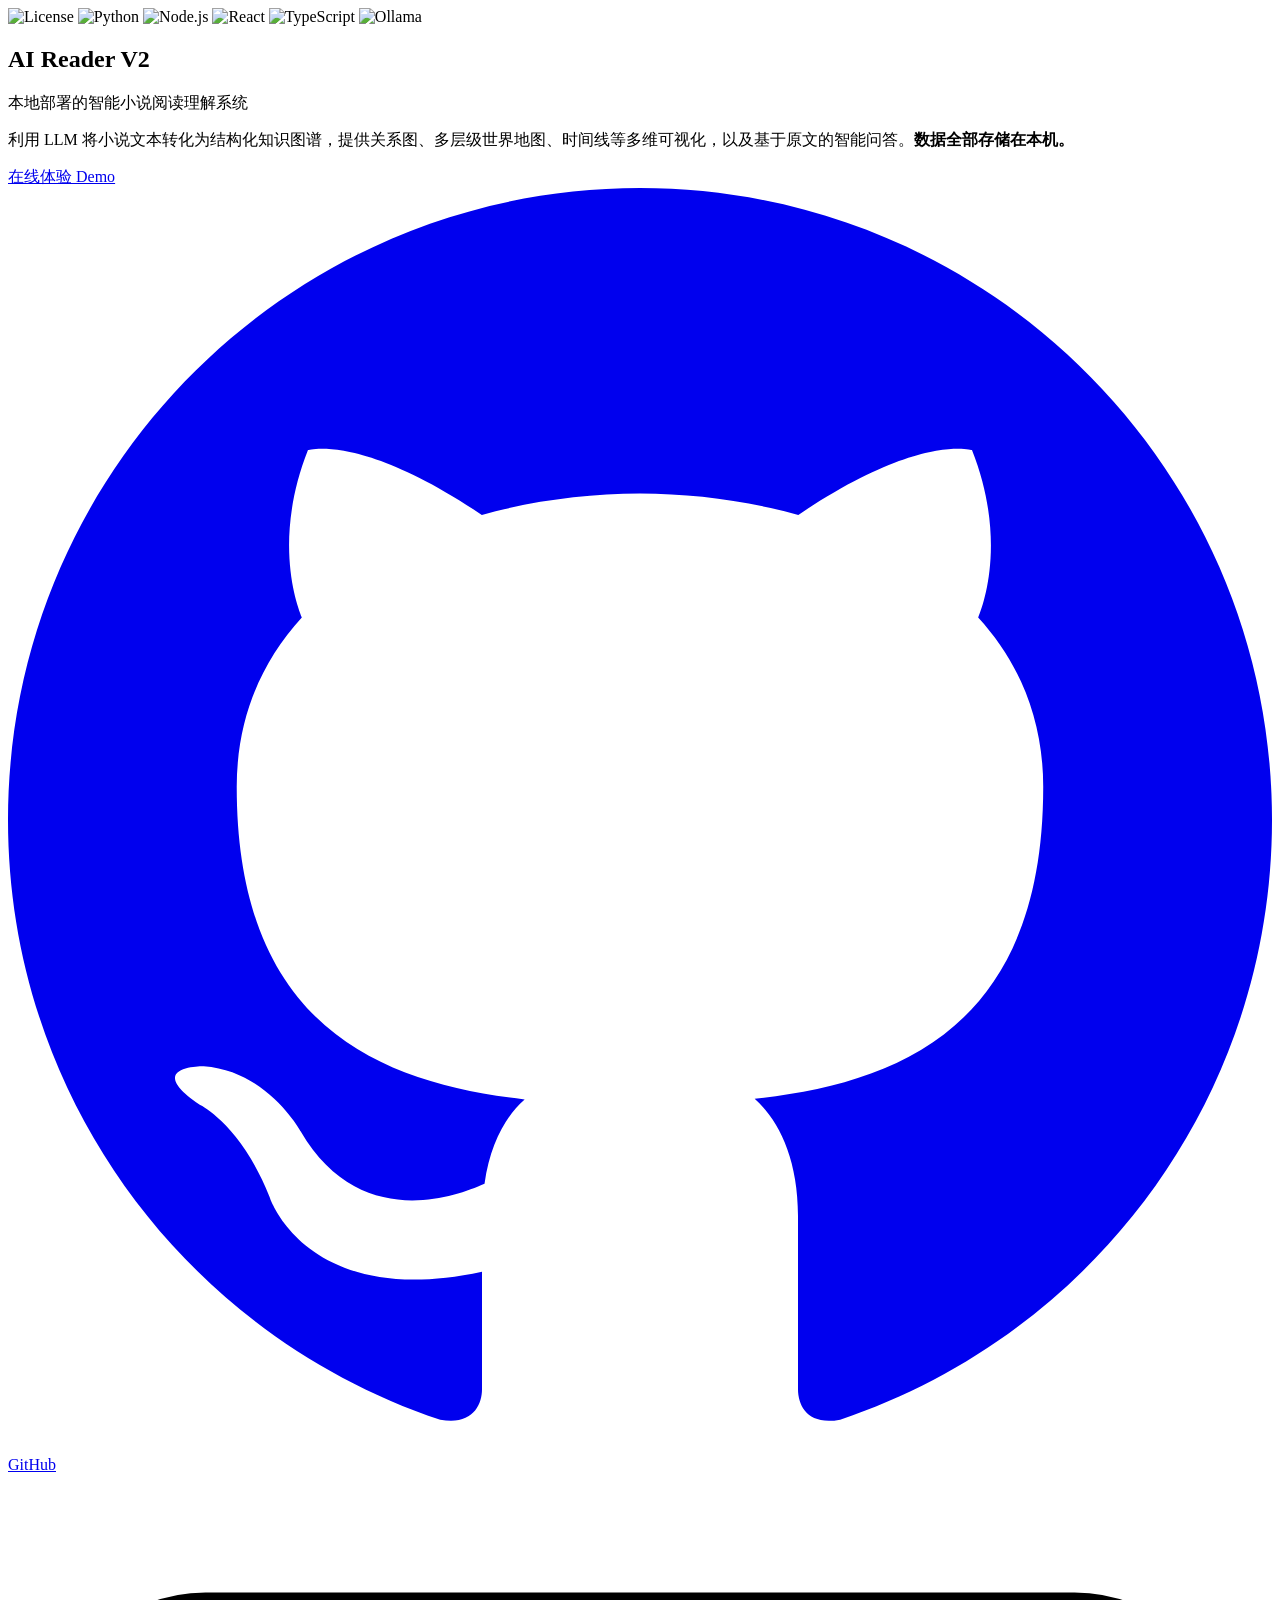
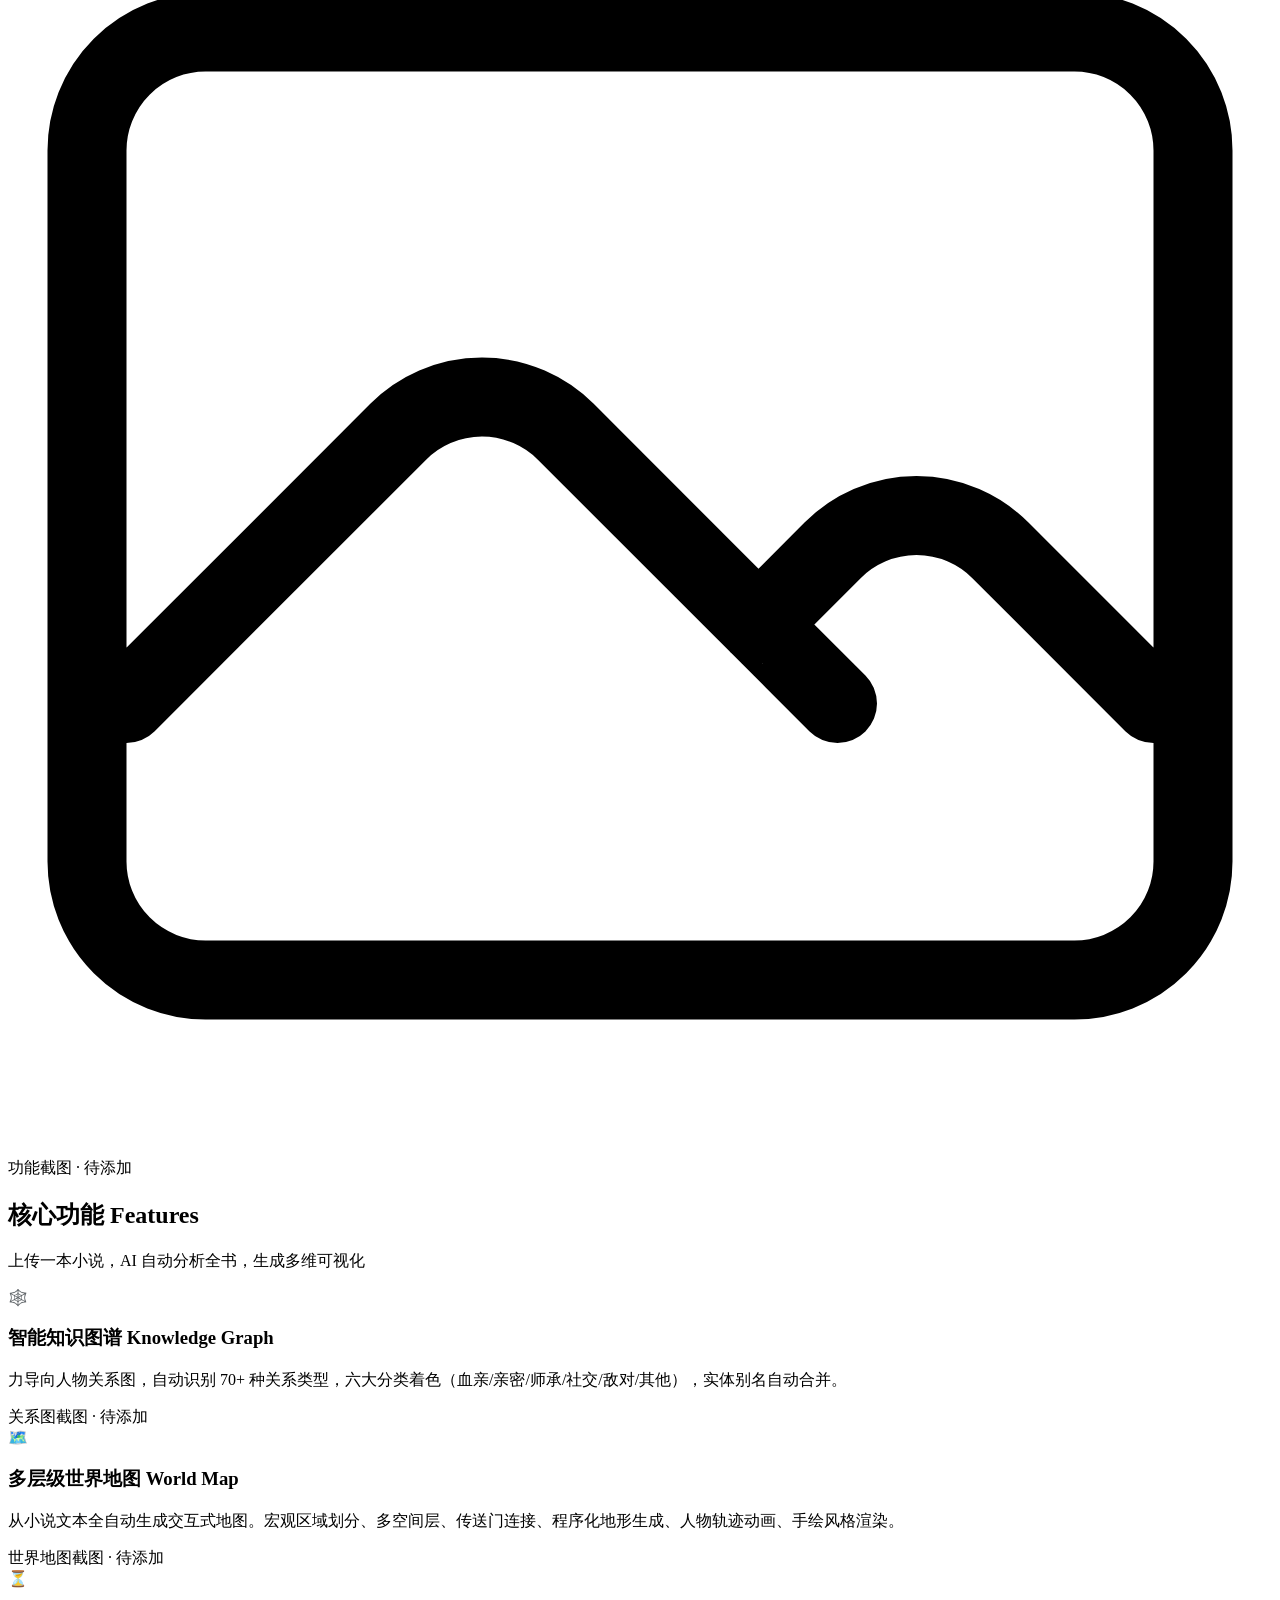
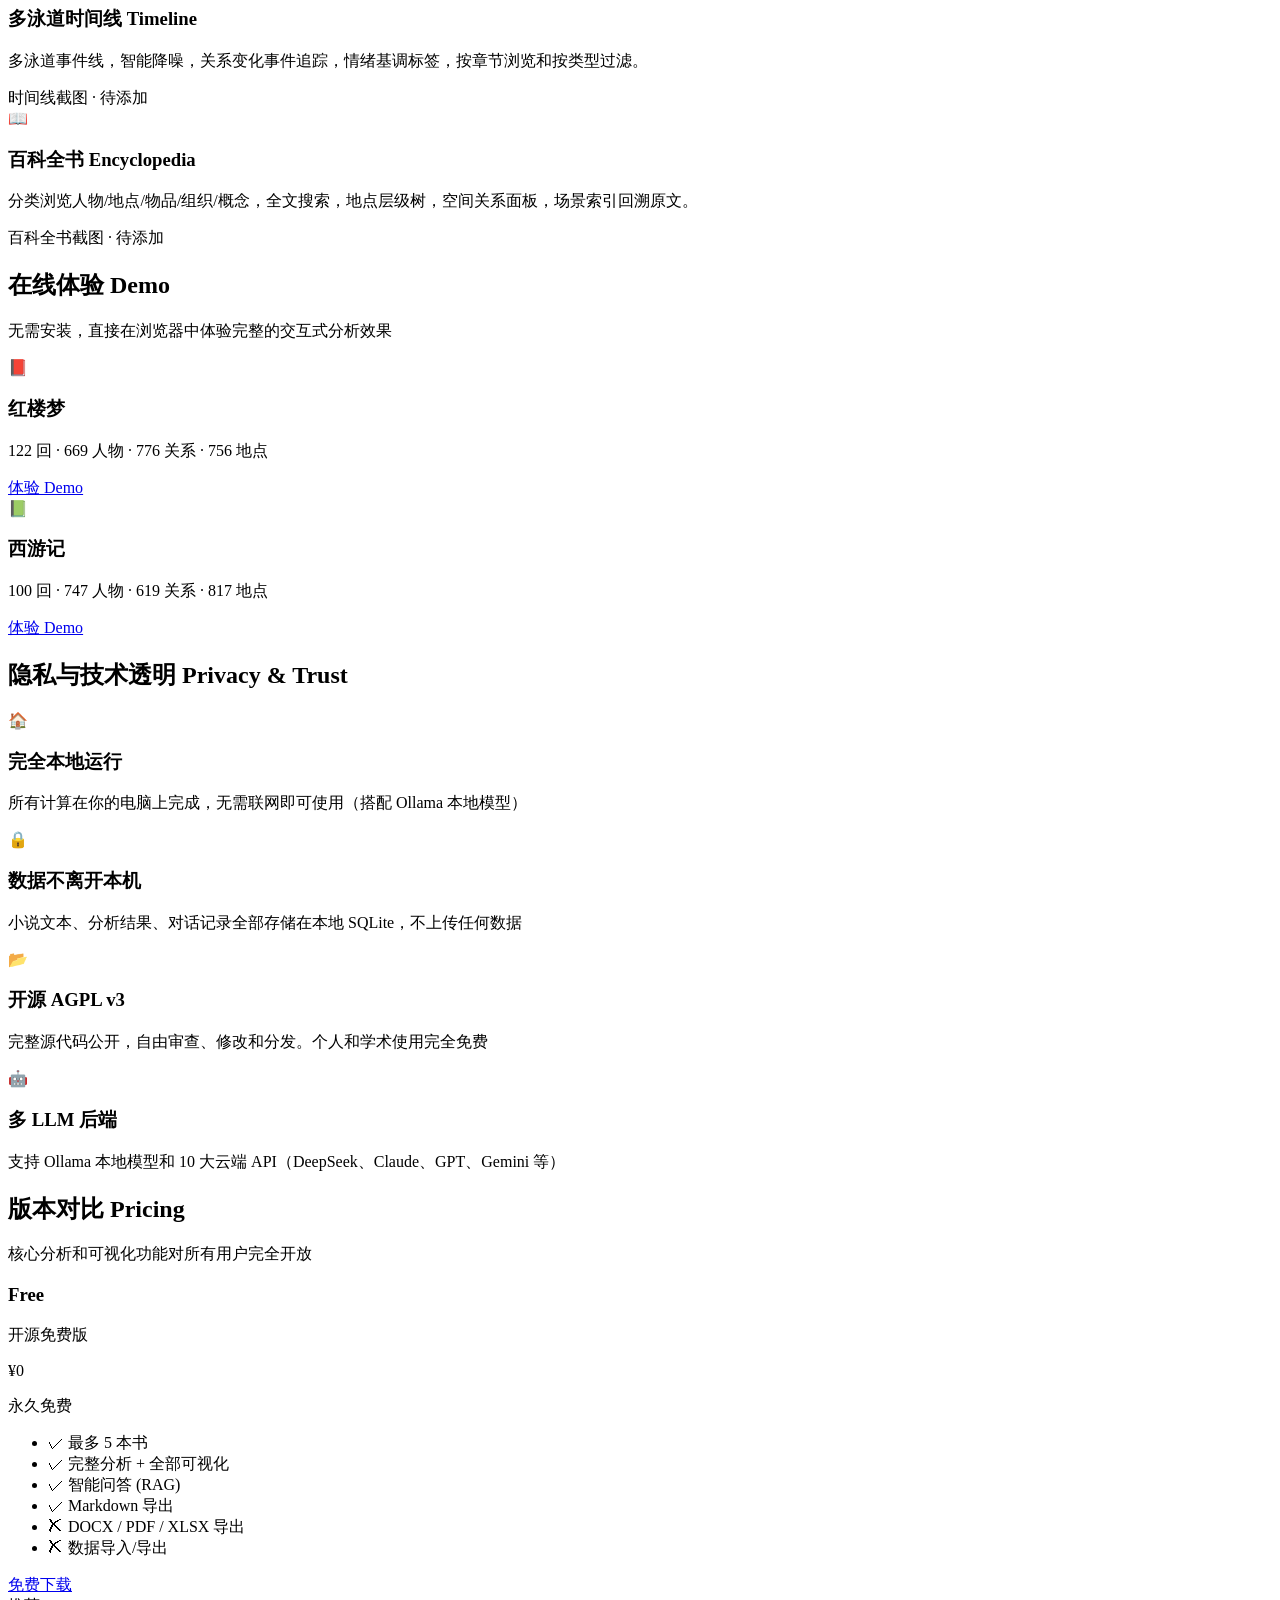
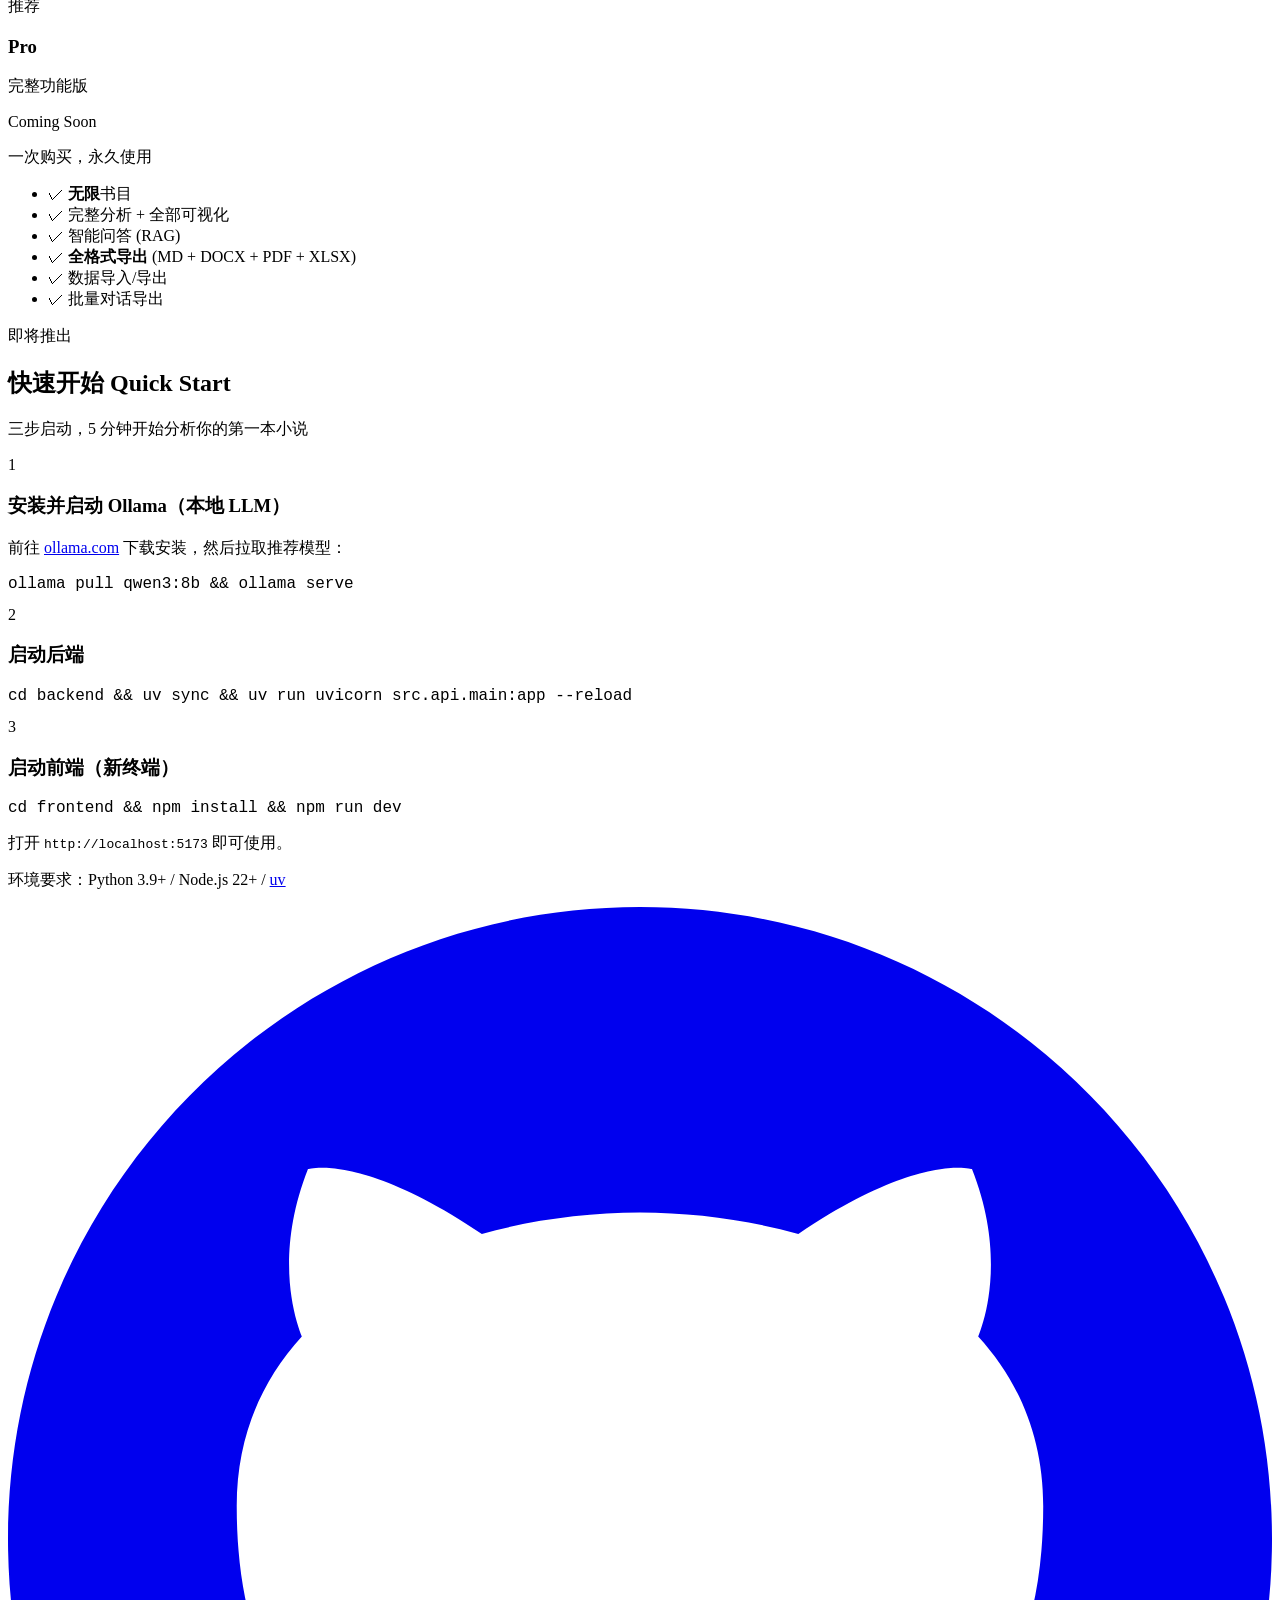
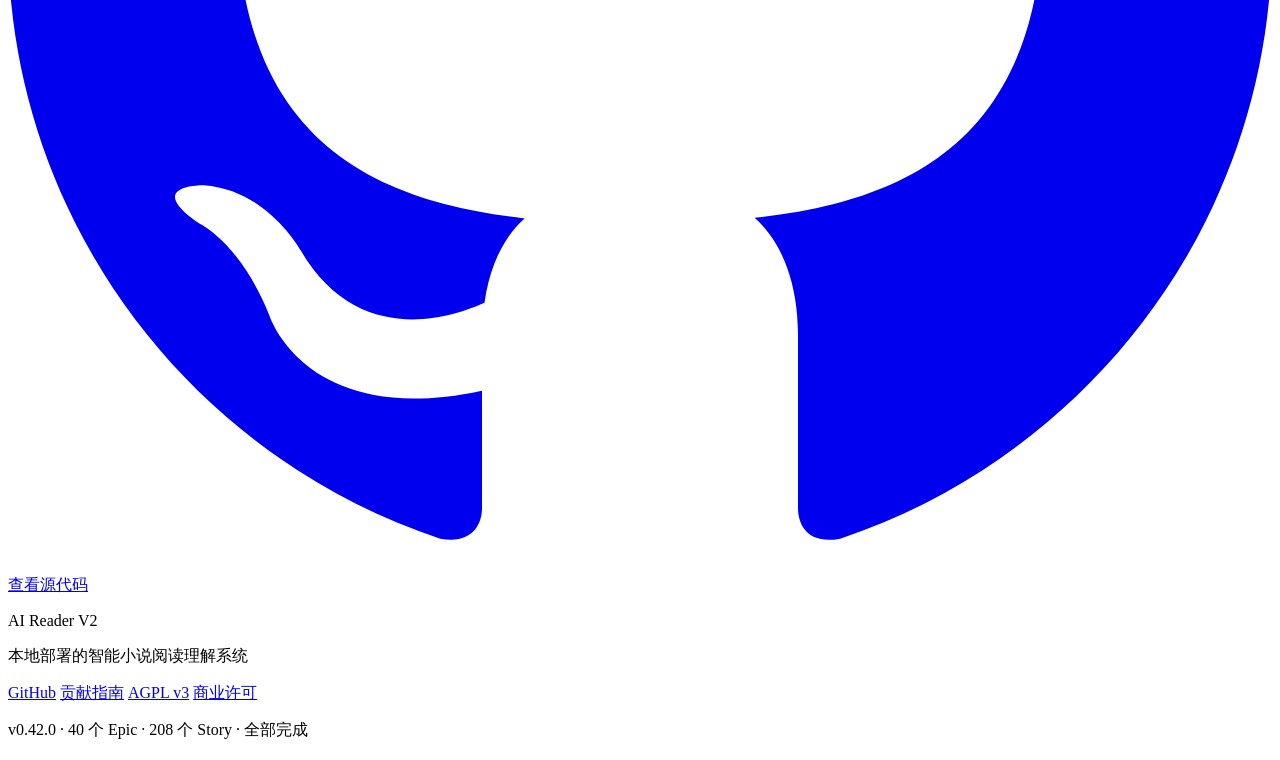
==== landing/index.html @ 672a22a8 "feat: 地图布局大修 — 四大部洲方位分离 + Demo 模式 (v0.43.0) 地图布局核心修复: - 区域去重与智能剪枝: 152个区域合并变体名后按大洲优先+地点数排序取Top30 - 大" ====
<!DOCTYPE html>
<html lang="zh-CN">
<head>
  <meta charset="UTF-8">
  <meta name="viewport" content="width=device-width, initial-scale=1.0">
  <title>AI Reader V2 — 本地部署的智能小说阅读理解系统</title>
  <meta name="description" content="利用 LLM 将小说文本转化为结构化知识图谱，提供关系图、多层级世界地图、时间线等多维可视化。数据全部存储在本机。">
  <!-- Open Graph -->
  <meta property="og:title" content="AI Reader V2 — 智能小说阅读理解系统">
  <meta property="og:description" content="本地部署 · LLM 驱动 · 关系图 / 世界地图 / 时间线 / 百科全书 · 数据不离开你的电脑">
  <meta property="og:type" content="website">
  <!-- TODO: 替换为实际 OG 图片 URL -->
  <!-- <meta property="og:image" content="https://your-domain.com/assets/og-image.png"> -->
  <link rel="icon" type="image/svg+xml" href="data:image/svg+xml,<svg xmlns='http://www.w3.org/2000/svg' viewBox='0 0 100 100'><text y='.9em' font-size='90'>📚</text></svg>">
  <script src="https://cdn.tailwindcss.com"></script>
  <script>
    tailwind.config = {
      theme: {
        extend: {
          colors: {
            primary: { 50:'#eff6ff', 100:'#dbeafe', 200:'#bfdbfe', 500:'#3b82f6', 600:'#2563eb', 700:'#1d4ed8' },
            accent:  { 50:'#f5f3ff', 500:'#8b5cf6', 600:'#7c3aed' },
          }
        }
      }
    }
  </script>
  <link rel="stylesheet" href="styles.css">
</head>
<body class="bg-white text-gray-900 antialiased">

  <!-- ============ HERO ============ -->
  <section class="relative overflow-hidden bg-gradient-to-br from-primary-50 via-white to-accent-50">
    <div class="max-w-6xl mx-auto px-4 sm:px-6 py-16 sm:py-24 text-center">
      <!-- Badges -->
      <div class="flex flex-wrap justify-center gap-2 mb-8">
        <img src="https://img.shields.io/badge/License-AGPL%20v3-blue.svg" alt="License" class="h-5">
        <img src="https://img.shields.io/badge/python-≥3.9-3776ab?logo=python&logoColor=white" alt="Python" class="h-5">
        <img src="https://img.shields.io/badge/node-≥22-339933?logo=node.js&logoColor=white" alt="Node.js" class="h-5">
        <img src="https://img.shields.io/badge/react-19-61dafb?logo=react&logoColor=white" alt="React" class="h-5">
        <img src="https://img.shields.io/badge/typescript-5.9-3178c6?logo=typescript&logoColor=white" alt="TypeScript" class="h-5">
        <img src="https://img.shields.io/badge/ollama-supported-FF6B35" alt="Ollama" class="h-5">
      </div>

      <h1 class="text-4xl sm:text-5xl lg:text-6xl font-bold tracking-tight mb-6">
        <span class="text-primary-600">AI Reader</span> V2
      </h1>
      <p class="text-lg sm:text-xl text-gray-600 max-w-3xl mx-auto mb-4">
        本地部署的智能小说阅读理解系统
      </p>
      <p class="text-base text-gray-500 max-w-2xl mx-auto mb-10">
        利用 LLM 将小说文本转化为结构化知识图谱，提供关系图、多层级世界地图、时间线等多维可视化，以及基于原文的智能问答。<strong>数据全部存储在本机。</strong>
      </p>

      <!-- CTA Buttons -->
      <div class="flex flex-col sm:flex-row justify-center gap-4 mb-12">
        <a href="./demo/honglou/graph" class="inline-flex items-center justify-center px-8 py-3 rounded-lg bg-primary-600 text-white font-semibold text-lg hover:bg-primary-700 transition shadow-lg shadow-primary-600/25">
          在线体验 Demo
        </a>
        <a href="https://github.com/mouseart2025/AI-Reader-V2" target="_blank" rel="noopener" class="inline-flex items-center justify-center px-8 py-3 rounded-lg border-2 border-gray-300 text-gray-700 font-semibold text-lg hover:border-primary-500 hover:text-primary-600 transition">
          <svg class="w-5 h-5 mr-2" fill="currentColor" viewBox="0 0 24 24"><path d="M12 0c-6.626 0-12 5.373-12 12 0 5.302 3.438 9.8 8.207 11.387.599.111.793-.261.793-.577v-2.234c-3.338.726-4.033-1.416-4.033-1.416-.546-1.387-1.333-1.756-1.333-1.756-1.089-.745.083-.729.083-.729 1.205.084 1.839 1.237 1.839 1.237 1.07 1.834 2.807 1.304 3.492.997.107-.775.418-1.305.762-1.604-2.665-.305-5.467-1.334-5.467-5.931 0-1.311.469-2.381 1.236-3.221-.124-.303-.535-1.524.117-3.176 0 0 1.008-.322 3.301 1.23.957-.266 1.983-.399 3.003-.404 1.02.005 2.047.138 3.006.404 2.291-1.552 3.297-1.23 3.297-1.23.653 1.653.242 2.874.118 3.176.77.84 1.235 1.911 1.235 3.221 0 4.609-2.807 5.624-5.479 5.921.43.372.823 1.102.823 2.222v3.293c0 .319.192.694.801.576 4.765-1.589 8.199-6.086 8.199-11.386 0-6.627-5.373-12-12-12z"/></svg>
          GitHub
        </a>
      </div>

      <!-- Screenshot Placeholder -->
      <!-- TODO: 替换为实际功能截图 — 主界面总览 -->
      <div class="max-w-4xl mx-auto rounded-xl border-2 border-dashed border-gray-300 bg-gray-50 aspect-video flex items-center justify-center">
        <div class="text-center text-gray-400">
          <svg class="w-16 h-16 mx-auto mb-3 opacity-50" fill="none" stroke="currentColor" viewBox="0 0 24 24"><path stroke-linecap="round" stroke-linejoin="round" stroke-width="1.5" d="M2.25 15.75l5.159-5.159a2.25 2.25 0 013.182 0l5.159 5.159m-1.5-1.5l1.409-1.409a2.25 2.25 0 013.182 0l2.909 2.909M3.75 21h16.5A2.25 2.25 0 0022.5 18.75V5.25A2.25 2.25 0 0020.25 3H3.75A2.25 2.25 0 001.5 5.25v13.5A2.25 2.25 0 003.75 21z"/></svg>
          <p class="text-sm">功能截图 · 待添加</p>
        </div>
      </div>
    </div>
  </section>

  <!-- ============ FEATURES ============ -->
  <section id="features" class="py-16 sm:py-24 bg-white">
    <div class="max-w-6xl mx-auto px-4 sm:px-6">
      <h2 class="text-3xl sm:text-4xl font-bold text-center mb-4">核心功能 Features</h2>
      <p class="text-gray-500 text-center mb-12 max-w-2xl mx-auto">上传一本小说，AI 自动分析全书，生成多维可视化</p>

      <div class="grid sm:grid-cols-2 gap-8">
        <!-- Feature 1: 关系图 -->
        <div class="group rounded-2xl border border-gray-200 p-6 hover:border-primary-300 hover:shadow-lg transition">
          <div class="flex items-center gap-3 mb-4">
            <span class="text-3xl">🕸️</span>
            <h3 class="text-xl font-semibold">智能知识图谱 Knowledge Graph</h3>
          </div>
          <p class="text-gray-600 mb-4">力导向人物关系图，自动识别 70+ 种关系类型，六大分类着色（血亲/亲密/师承/社交/敌对/其他），实体别名自动合并。</p>
          <!-- TODO: 替换为实际截图 — 关系图 -->
          <div class="rounded-lg border-2 border-dashed border-gray-200 bg-gray-50 aspect-video flex items-center justify-center">
            <span class="text-gray-400 text-sm">关系图截图 · 待添加</span>
          </div>
        </div>

        <!-- Feature 2: 世界地图 -->
        <div class="group rounded-2xl border border-gray-200 p-6 hover:border-primary-300 hover:shadow-lg transition">
          <div class="flex items-center gap-3 mb-4">
            <span class="text-3xl">🗺️</span>
            <h3 class="text-xl font-semibold">多层级世界地图 World Map</h3>
          </div>
          <p class="text-gray-600 mb-4">从小说文本全自动生成交互式地图。宏观区域划分、多空间层、传送门连接、程序化地形生成、人物轨迹动画、手绘风格渲染。</p>
          <!-- TODO: 替换为实际截图 — 世界地图 -->
          <div class="rounded-lg border-2 border-dashed border-gray-200 bg-gray-50 aspect-video flex items-center justify-center">
            <span class="text-gray-400 text-sm">世界地图截图 · 待添加</span>
          </div>
        </div>

        <!-- Feature 3: 时间线 -->
        <div class="group rounded-2xl border border-gray-200 p-6 hover:border-primary-300 hover:shadow-lg transition">
          <div class="flex items-center gap-3 mb-4">
            <span class="text-3xl">⏳</span>
            <h3 class="text-xl font-semibold">多泳道时间线 Timeline</h3>
          </div>
          <p class="text-gray-600 mb-4">多泳道事件线，智能降噪，关系变化事件追踪，情绪基调标签，按章节浏览和按类型过滤。</p>
          <!-- TODO: 替换为实际截图 — 时间线 -->
          <div class="rounded-lg border-2 border-dashed border-gray-200 bg-gray-50 aspect-video flex items-center justify-center">
            <span class="text-gray-400 text-sm">时间线截图 · 待添加</span>
          </div>
        </div>

        <!-- Feature 4: 百科全书 -->
        <div class="group rounded-2xl border border-gray-200 p-6 hover:border-primary-300 hover:shadow-lg transition">
          <div class="flex items-center gap-3 mb-4">
            <span class="text-3xl">📖</span>
            <h3 class="text-xl font-semibold">百科全书 Encyclopedia</h3>
          </div>
          <p class="text-gray-600 mb-4">分类浏览人物/地点/物品/组织/概念，全文搜索，地点层级树，空间关系面板，场景索引回溯原文。</p>
          <!-- TODO: 替换为实际截图 — 百科全书 -->
          <div class="rounded-lg border-2 border-dashed border-gray-200 bg-gray-50 aspect-video flex items-center justify-center">
            <span class="text-gray-400 text-sm">百科全书截图 · 待添加</span>
          </div>
        </div>
      </div>
    </div>
  </section>

  <!-- ============ DEMO ============ -->
  <section id="demo" class="py-16 sm:py-24 bg-gradient-to-b from-gray-50 to-white">
    <div class="max-w-6xl mx-auto px-4 sm:px-6">
      <h2 class="text-3xl sm:text-4xl font-bold text-center mb-4">在线体验 Demo</h2>
      <p class="text-gray-500 text-center mb-12">无需安装，直接在浏览器中体验完整的交互式分析效果</p>

      <div class="grid sm:grid-cols-2 gap-8 max-w-3xl mx-auto">
        <!-- 红楼梦 Demo -->
        <div class="relative rounded-2xl border border-gray-200 p-6 text-center hover:border-primary-300 hover:shadow-lg transition">
          <div class="text-5xl mb-4">📕</div>
          <h3 class="text-xl font-semibold mb-2">红楼梦</h3>
          <p class="text-gray-500 text-sm mb-4">122 回 · 669 人物 · 776 关系 · 756 地点</p>
          <a href="./demo/honglou/graph" class="inline-block px-6 py-2 rounded-lg bg-primary-600 text-white font-semibold hover:bg-primary-700 transition">
            体验 Demo
          </a>
        </div>

        <!-- 西游记 Demo -->
        <div class="relative rounded-2xl border border-gray-200 p-6 text-center hover:border-primary-300 hover:shadow-lg transition">
          <div class="text-5xl mb-4">📗</div>
          <h3 class="text-xl font-semibold mb-2">西游记</h3>
          <p class="text-gray-500 text-sm mb-4">100 回 · 747 人物 · 619 关系 · 817 地点</p>
          <a href="./demo/xiyouji/graph" class="inline-block px-6 py-2 rounded-lg bg-primary-600 text-white font-semibold hover:bg-primary-700 transition">
            体验 Demo
          </a>
        </div>
      </div>
    </div>
  </section>

  <!-- ============ TRUST / TRANSPARENCY ============ -->
  <section class="py-16 sm:py-24 bg-white">
    <div class="max-w-6xl mx-auto px-4 sm:px-6">
      <h2 class="text-3xl sm:text-4xl font-bold text-center mb-12">隐私与技术透明 Privacy & Trust</h2>

      <div class="grid sm:grid-cols-2 lg:grid-cols-4 gap-6">
        <div class="text-center p-6">
          <div class="text-4xl mb-4">🏠</div>
          <h3 class="font-semibold mb-2">完全本地运行</h3>
          <p class="text-gray-500 text-sm">所有计算在你的电脑上完成，无需联网即可使用（搭配 Ollama 本地模型）</p>
        </div>
        <div class="text-center p-6">
          <div class="text-4xl mb-4">🔒</div>
          <h3 class="font-semibold mb-2">数据不离开本机</h3>
          <p class="text-gray-500 text-sm">小说文本、分析结果、对话记录全部存储在本地 SQLite，不上传任何数据</p>
        </div>
        <div class="text-center p-6">
          <div class="text-4xl mb-4">📂</div>
          <h3 class="font-semibold mb-2">开源 AGPL v3</h3>
          <p class="text-gray-500 text-sm">完整源代码公开，自由审查、修改和分发。个人和学术使用完全免费</p>
        </div>
        <div class="text-center p-6">
          <div class="text-4xl mb-4">🤖</div>
          <h3 class="font-semibold mb-2">多 LLM 后端</h3>
          <p class="text-gray-500 text-sm">支持 Ollama 本地模型和 10 大云端 API（DeepSeek、Claude、GPT、Gemini 等）</p>
        </div>
      </div>
    </div>
  </section>

  <!-- ============ PRICING ============ -->
  <section id="pricing" class="py-16 sm:py-24 bg-gray-50">
    <div class="max-w-4xl mx-auto px-4 sm:px-6">
      <h2 class="text-3xl sm:text-4xl font-bold text-center mb-4">版本对比 Pricing</h2>
      <p class="text-gray-500 text-center mb-12">核心分析和可视化功能对所有用户完全开放</p>

      <div class="grid sm:grid-cols-2 gap-8">
        <!-- Free -->
        <div class="rounded-2xl border border-gray-200 bg-white p-8">
          <div class="text-center mb-6">
            <h3 class="text-2xl font-bold mb-1">Free</h3>
            <p class="text-gray-500">开源免费版</p>
            <div class="text-4xl font-bold mt-4">¥0</div>
            <p class="text-gray-400 text-sm">永久免费</p>
          </div>
          <ul class="space-y-3 text-sm">
            <li class="flex items-start gap-2"><span class="text-green-500 mt-0.5">✓</span> 最多 5 本书</li>
            <li class="flex items-start gap-2"><span class="text-green-500 mt-0.5">✓</span> 完整分析 + 全部可视化</li>
            <li class="flex items-start gap-2"><span class="text-green-500 mt-0.5">✓</span> 智能问答 (RAG)</li>
            <li class="flex items-start gap-2"><span class="text-green-500 mt-0.5">✓</span> Markdown 导出</li>
            <li class="flex items-start gap-2"><span class="text-gray-300 mt-0.5">✗</span><span class="text-gray-400"> DOCX / PDF / XLSX 导出</span></li>
            <li class="flex items-start gap-2"><span class="text-gray-300 mt-0.5">✗</span><span class="text-gray-400"> 数据导入/导出</span></li>
          </ul>
          <a href="https://github.com/mouseart2025/AI-Reader-V2" target="_blank" rel="noopener" class="block mt-8 text-center px-6 py-3 rounded-lg border-2 border-gray-300 text-gray-700 font-semibold hover:border-primary-500 hover:text-primary-600 transition">
            免费下载
          </a>
        </div>

        <!-- Pro -->
        <div class="rounded-2xl border-2 border-primary-500 bg-white p-8 relative">
          <span class="absolute -top-3 left-1/2 -translate-x-1/2 bg-primary-600 text-white text-xs font-semibold px-4 py-1 rounded-full">推荐</span>
          <div class="text-center mb-6">
            <h3 class="text-2xl font-bold mb-1">Pro</h3>
            <p class="text-gray-500">完整功能版</p>
            <div class="text-4xl font-bold mt-4 text-primary-600">Coming Soon</div>
            <p class="text-gray-400 text-sm">一次购买，永久使用</p>
          </div>
          <ul class="space-y-3 text-sm">
            <li class="flex items-start gap-2"><span class="text-green-500 mt-0.5">✓</span> <strong>无限</strong>书目</li>
            <li class="flex items-start gap-2"><span class="text-green-500 mt-0.5">✓</span> 完整分析 + 全部可视化</li>
            <li class="flex items-start gap-2"><span class="text-green-500 mt-0.5">✓</span> 智能问答 (RAG)</li>
            <li class="flex items-start gap-2"><span class="text-green-500 mt-0.5">✓</span> <strong>全格式导出</strong> (MD + DOCX + PDF + XLSX)</li>
            <li class="flex items-start gap-2"><span class="text-green-500 mt-0.5">✓</span> 数据导入/导出</li>
            <li class="flex items-start gap-2"><span class="text-green-500 mt-0.5">✓</span> 批量对话导出</li>
          </ul>
          <span class="block mt-8 text-center px-6 py-3 rounded-lg bg-gray-100 text-gray-400 cursor-not-allowed">
            即将推出
          </span>
        </div>
      </div>
    </div>
  </section>

  <!-- ============ DOWNLOAD / QUICK START ============ -->
  <section id="download" class="py-16 sm:py-24 bg-white">
    <div class="max-w-4xl mx-auto px-4 sm:px-6">
      <h2 class="text-3xl sm:text-4xl font-bold text-center mb-4">快速开始 Quick Start</h2>
      <p class="text-gray-500 text-center mb-12">三步启动，5 分钟开始分析你的第一本小说</p>

      <div class="space-y-6">
        <!-- Step 1 -->
        <div class="flex gap-4 items-start">
          <span class="flex-shrink-0 w-8 h-8 rounded-full bg-primary-100 text-primary-700 flex items-center justify-center font-bold text-sm">1</span>
          <div class="flex-1">
            <h3 class="font-semibold mb-2">安装并启动 Ollama（本地 LLM）</h3>
            <p class="text-gray-500 text-sm mb-2">
              前往 <a href="https://ollama.com/" target="_blank" rel="noopener" class="text-primary-600 underline">ollama.com</a> 下载安装，然后拉取推荐模型：
            </p>
            <pre class="bg-gray-900 text-gray-100 rounded-lg p-4 text-sm overflow-x-auto"><code>ollama pull qwen3:8b &amp;&amp; ollama serve</code></pre>
          </div>
        </div>

        <!-- Step 2 -->
        <div class="flex gap-4 items-start">
          <span class="flex-shrink-0 w-8 h-8 rounded-full bg-primary-100 text-primary-700 flex items-center justify-center font-bold text-sm">2</span>
          <div class="flex-1">
            <h3 class="font-semibold mb-2">启动后端</h3>
            <pre class="bg-gray-900 text-gray-100 rounded-lg p-4 text-sm overflow-x-auto"><code>cd backend &amp;&amp; uv sync &amp;&amp; uv run uvicorn src.api.main:app --reload</code></pre>
          </div>
        </div>

        <!-- Step 3 -->
        <div class="flex gap-4 items-start">
          <span class="flex-shrink-0 w-8 h-8 rounded-full bg-primary-100 text-primary-700 flex items-center justify-center font-bold text-sm">3</span>
          <div class="flex-1">
            <h3 class="font-semibold mb-2">启动前端（新终端）</h3>
            <pre class="bg-gray-900 text-gray-100 rounded-lg p-4 text-sm overflow-x-auto"><code>cd frontend &amp;&amp; npm install &amp;&amp; npm run dev</code></pre>
            <p class="text-gray-500 text-sm mt-2">打开 <code class="bg-gray-100 px-1.5 py-0.5 rounded text-primary-600">http://localhost:5173</code> 即可使用。</p>
          </div>
        </div>
      </div>

      <div class="mt-12 text-center">
        <p class="text-gray-500 mb-4">环境要求：Python 3.9+ / Node.js 22+ / <a href="https://docs.astral.sh/uv/" target="_blank" rel="noopener" class="text-primary-600 underline">uv</a></p>
        <a href="https://github.com/mouseart2025/AI-Reader-V2" target="_blank" rel="noopener" class="inline-flex items-center gap-2 px-8 py-3 rounded-lg bg-gray-900 text-white font-semibold hover:bg-gray-800 transition">
          <svg class="w-5 h-5" fill="currentColor" viewBox="0 0 24 24"><path d="M12 0c-6.626 0-12 5.373-12 12 0 5.302 3.438 9.8 8.207 11.387.599.111.793-.261.793-.577v-2.234c-3.338.726-4.033-1.416-4.033-1.416-.546-1.387-1.333-1.756-1.333-1.756-1.089-.745.083-.729.083-.729 1.205.084 1.839 1.237 1.839 1.237 1.07 1.834 2.807 1.304 3.492.997.107-.775.418-1.305.762-1.604-2.665-.305-5.467-1.334-5.467-5.931 0-1.311.469-2.381 1.236-3.221-.124-.303-.535-1.524.117-3.176 0 0 1.008-.322 3.301 1.23.957-.266 1.983-.399 3.003-.404 1.02.005 2.047.138 3.006.404 2.291-1.552 3.297-1.23 3.297-1.23.653 1.653.242 2.874.118 3.176.77.84 1.235 1.911 1.235 3.221 0 4.609-2.807 5.624-5.479 5.921.43.372.823 1.102.823 2.222v3.293c0 .319.192.694.801.576 4.765-1.589 8.199-6.086 8.199-11.386 0-6.627-5.373-12-12-12z"/></svg>
          查看源代码
        </a>
      </div>
    </div>
  </section>

  <!-- ============ FOOTER ============ -->
  <footer class="py-12 bg-gray-900 text-gray-400">
    <div class="max-w-6xl mx-auto px-4 sm:px-6">
      <div class="flex flex-col sm:flex-row justify-between items-center gap-6">
        <div class="text-center sm:text-left">
          <p class="text-white font-semibold text-lg mb-1">AI Reader V2</p>
          <p class="text-sm">本地部署的智能小说阅读理解系统</p>
        </div>
        <div class="flex flex-wrap justify-center gap-6 text-sm">
          <a href="https://github.com/mouseart2025/AI-Reader-V2" target="_blank" rel="noopener" class="hover:text-white transition">GitHub</a>
          <a href="https://github.com/mouseart2025/AI-Reader-V2/blob/main/CONTRIBUTING.md" target="_blank" rel="noopener" class="hover:text-white transition">贡献指南</a>
          <a href="https://github.com/mouseart2025/AI-Reader-V2/blob/main/LICENSE" target="_blank" rel="noopener" class="hover:text-white transition">AGPL v3</a>
          <a href="https://github.com/mouseart2025/AI-Reader-V2/blob/main/LICENSE-COMMERCIAL.md" target="_blank" rel="noopener" class="hover:text-white transition">商业许可</a>
        </div>
      </div>
      <div class="mt-8 pt-6 border-t border-gray-800 text-center text-xs text-gray-500">
        <p>v0.42.0 · 40 个 Epic · 208 个 Story · 全部完成</p>
      </div>
    </div>
  </footer>

</body>
</html>
---- landing/styles.css ----
/* AI Reader V2 — Landing Page Custom Styles */
/* Tailwind CSS handles most styling via CDN. This file covers extras. */

/* Smooth scrolling for anchor links */
html {
  scroll-behavior: smooth;
}

/* Code block styling */
pre code {
  font-family: 'SF Mono', 'Fira Code', 'Fira Mono', 'Roboto Mono', 'Consolas', monospace;
}

/* Subtle gradient animation for hero badge area */
@keyframes gradient-shift {
  0%, 100% { background-position: 0% 50%; }
  50% { background-position: 100% 50%; }
}

/* Screenshot placeholder pulse */
.placeholder-pulse {
  animation: pulse 3s ease-in-out infinite;
}

@keyframes pulse {
  0%, 100% { opacity: 1; }
  50% { opacity: 0.7; }
}
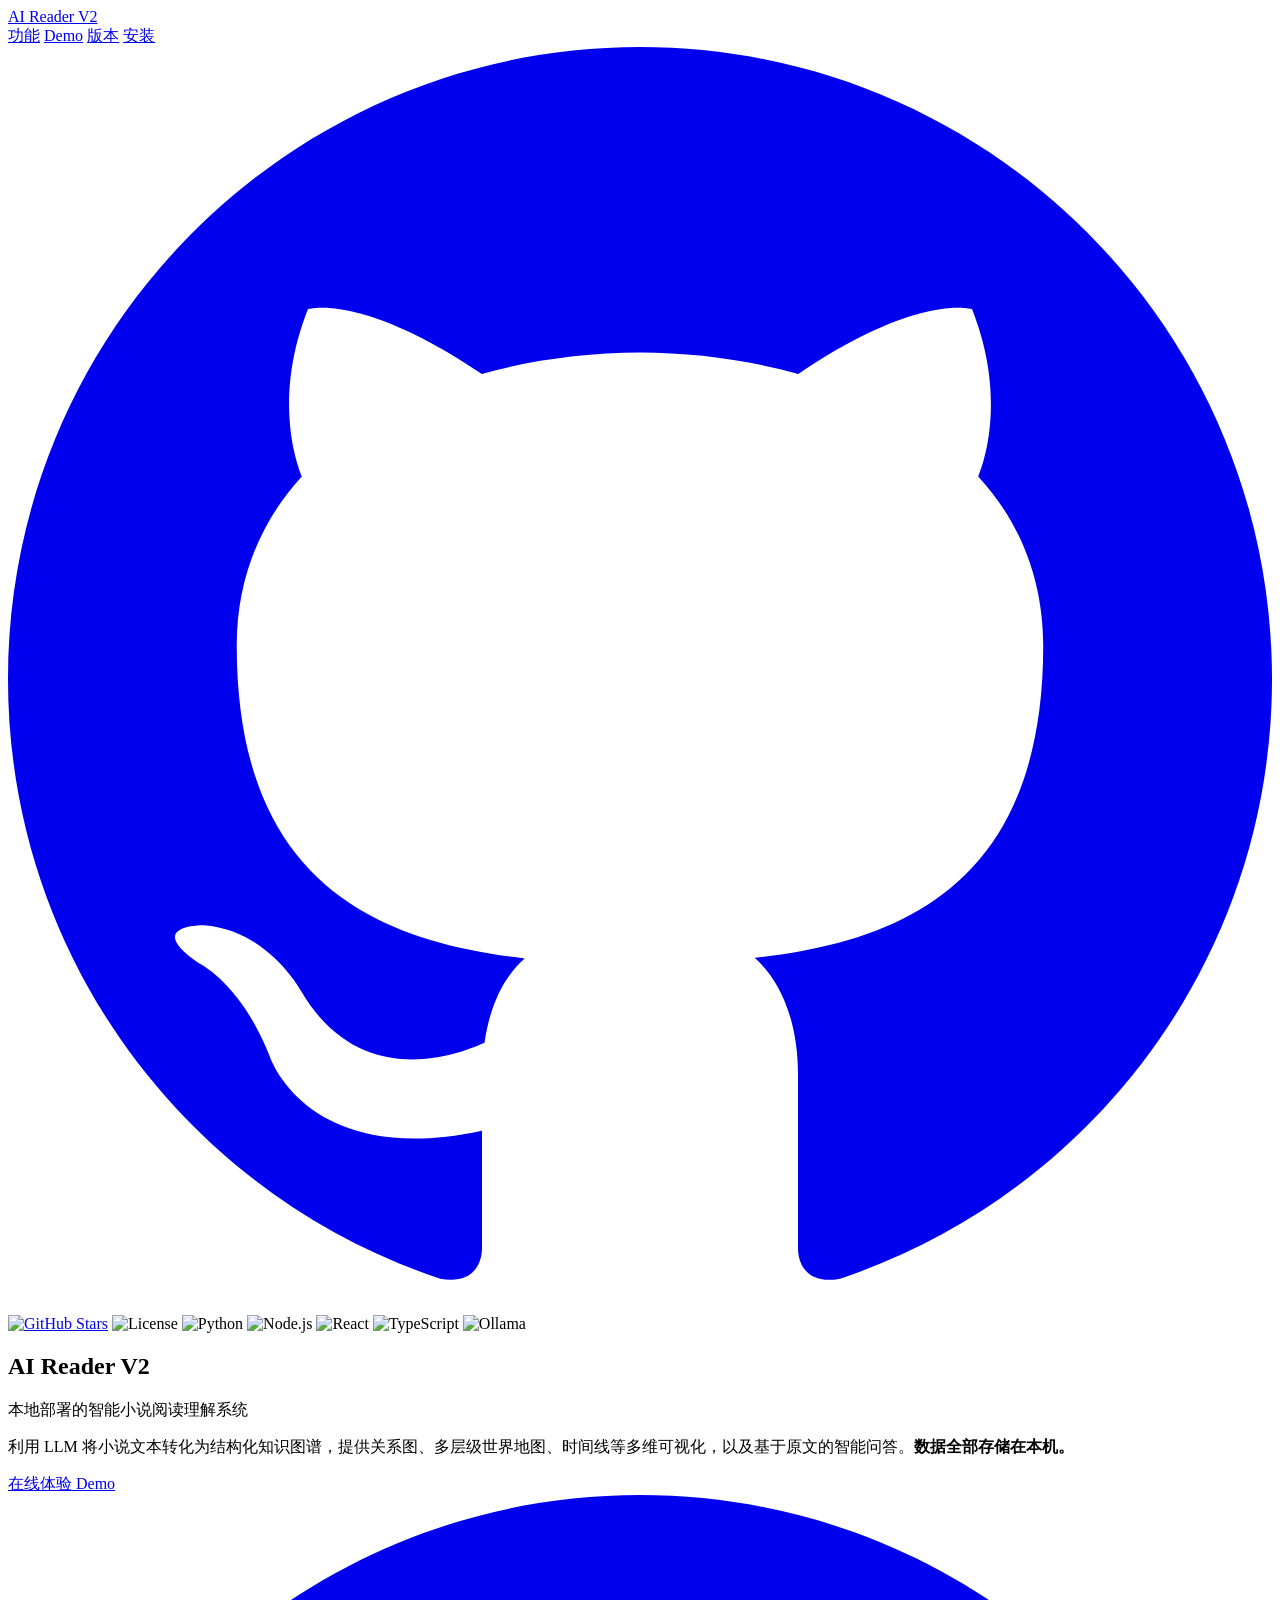
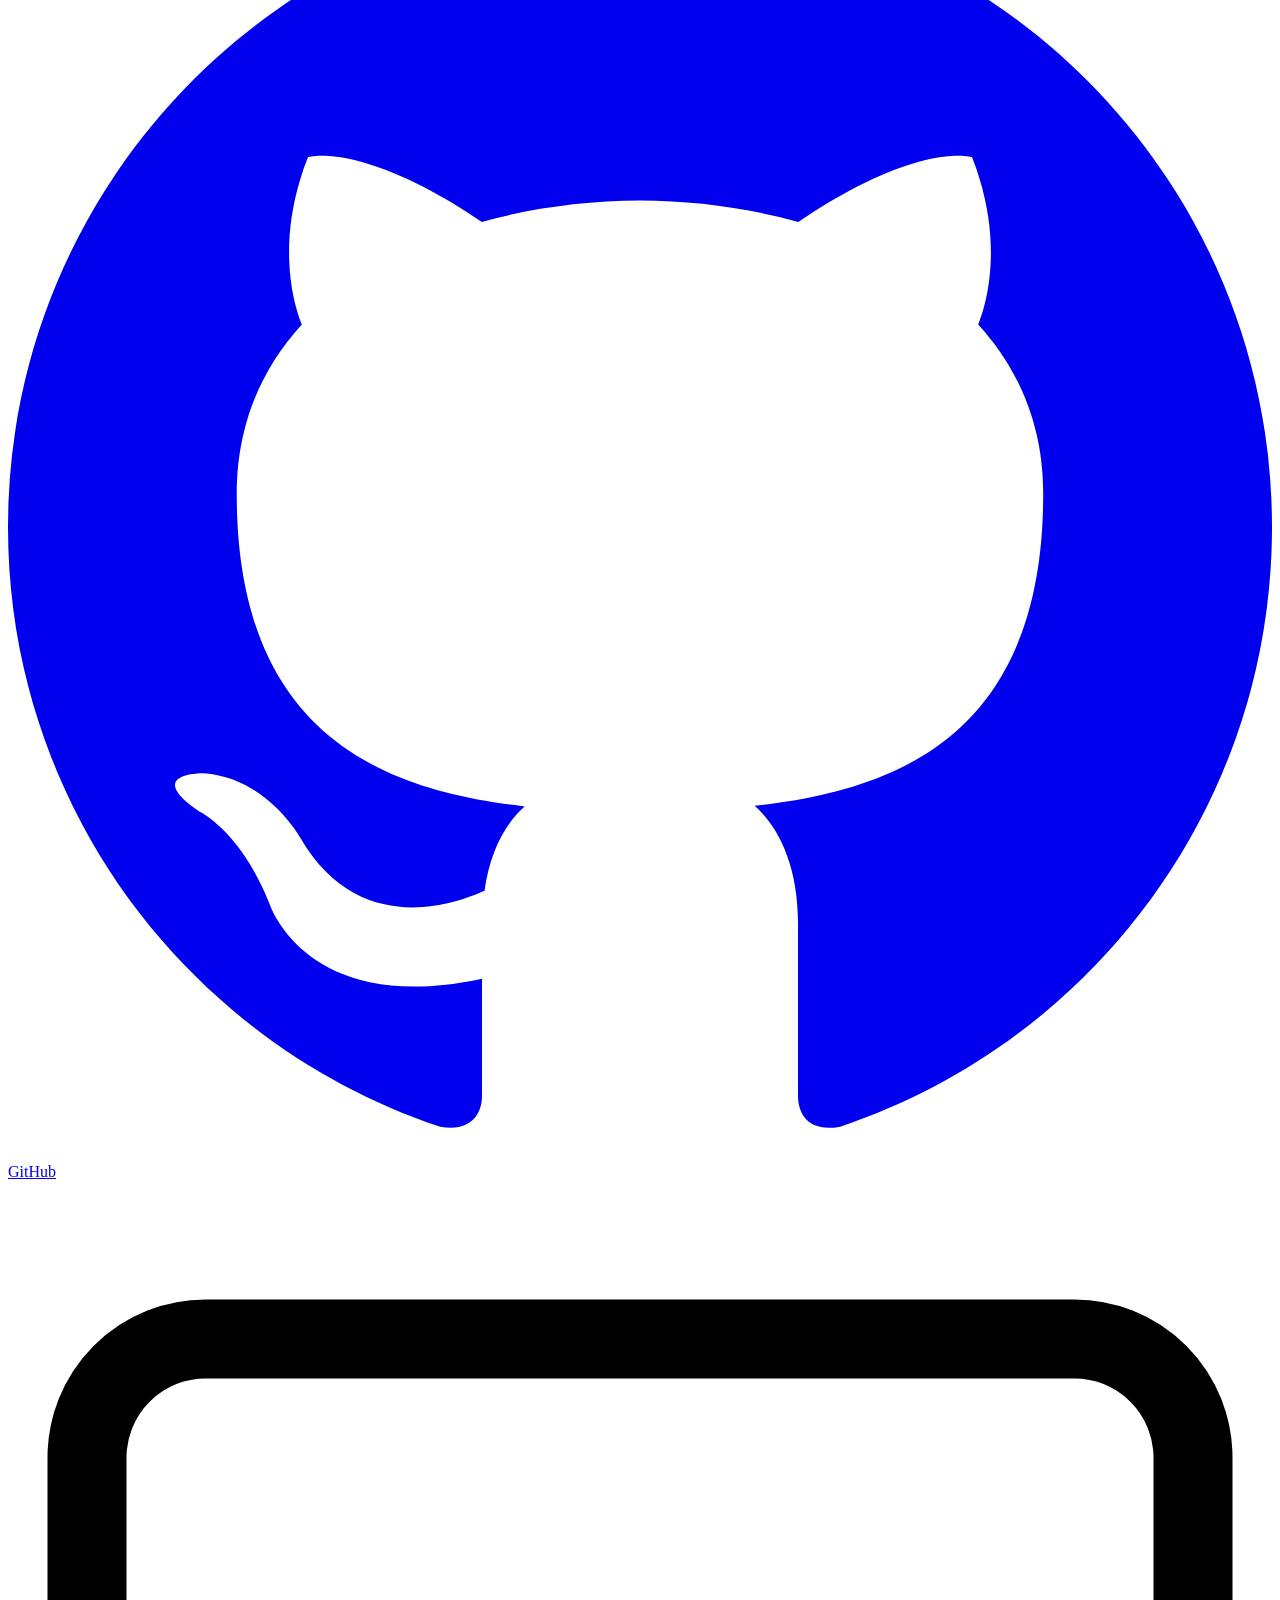
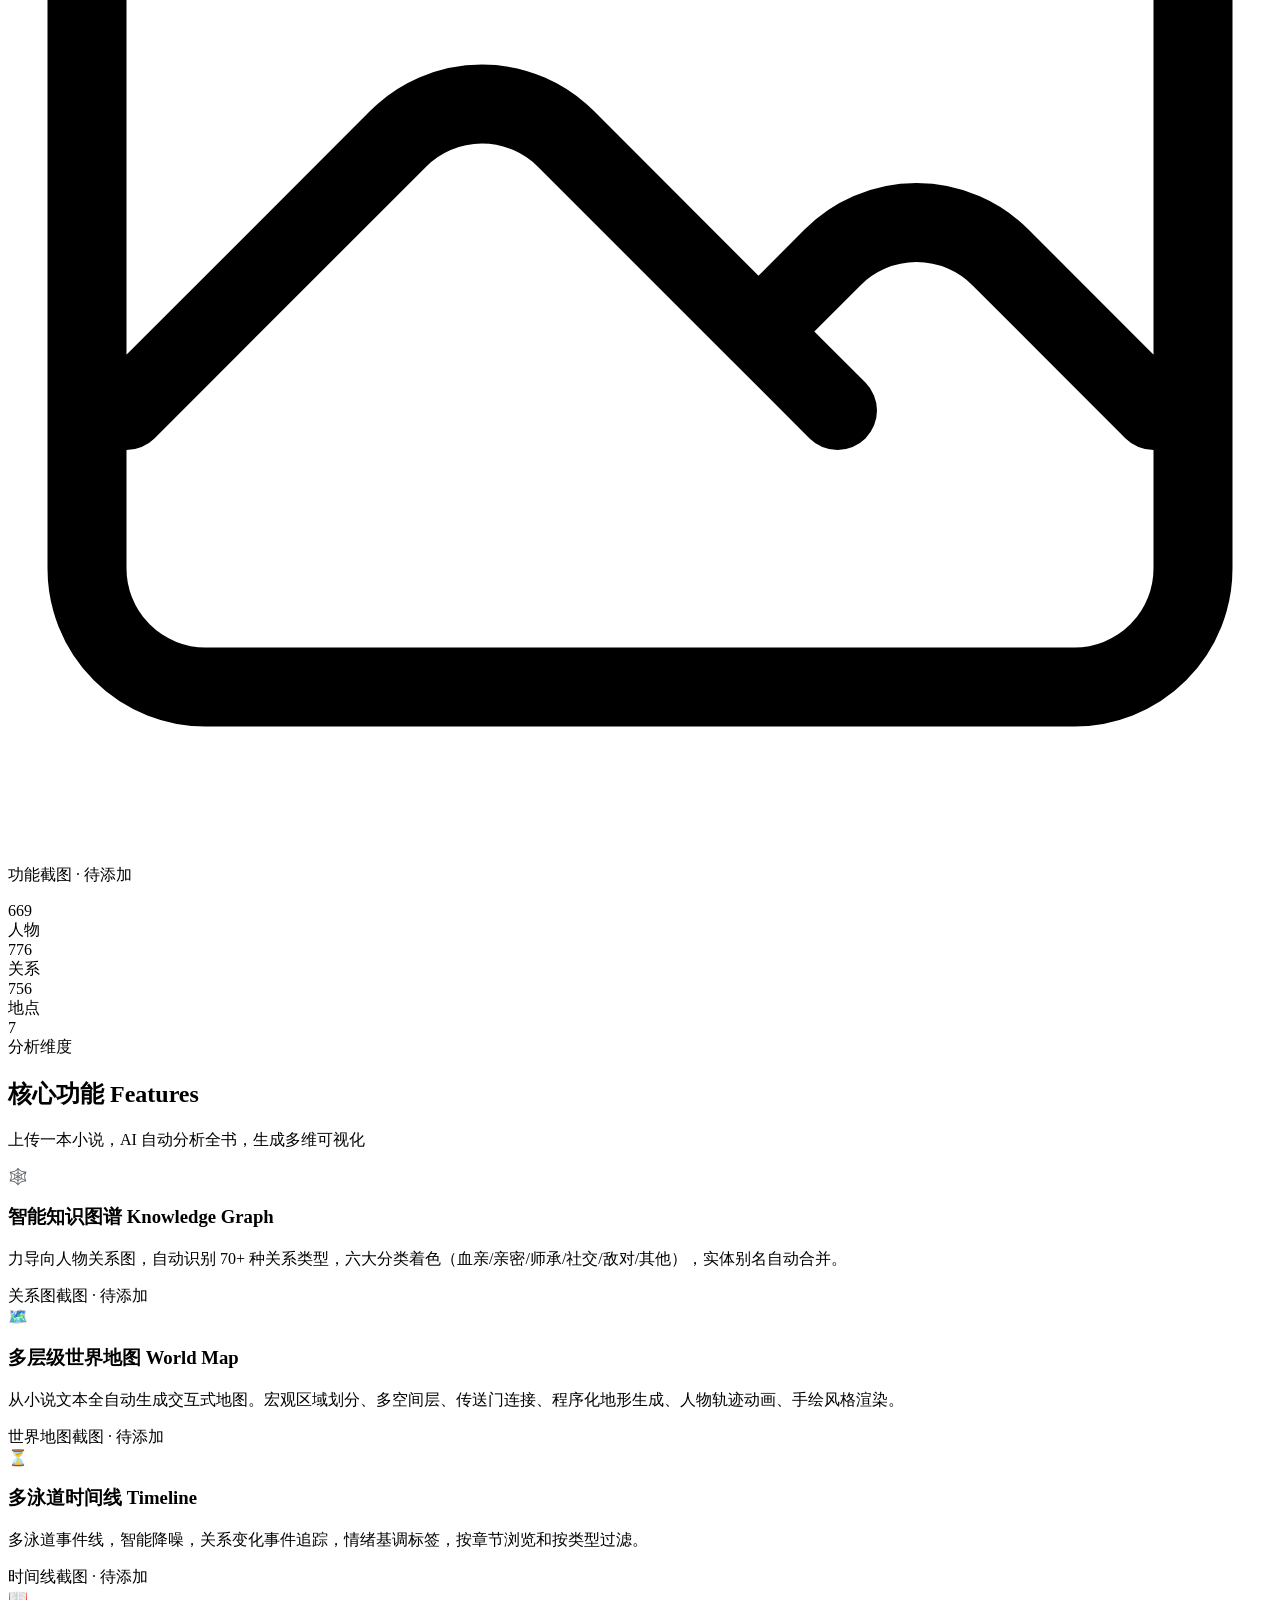
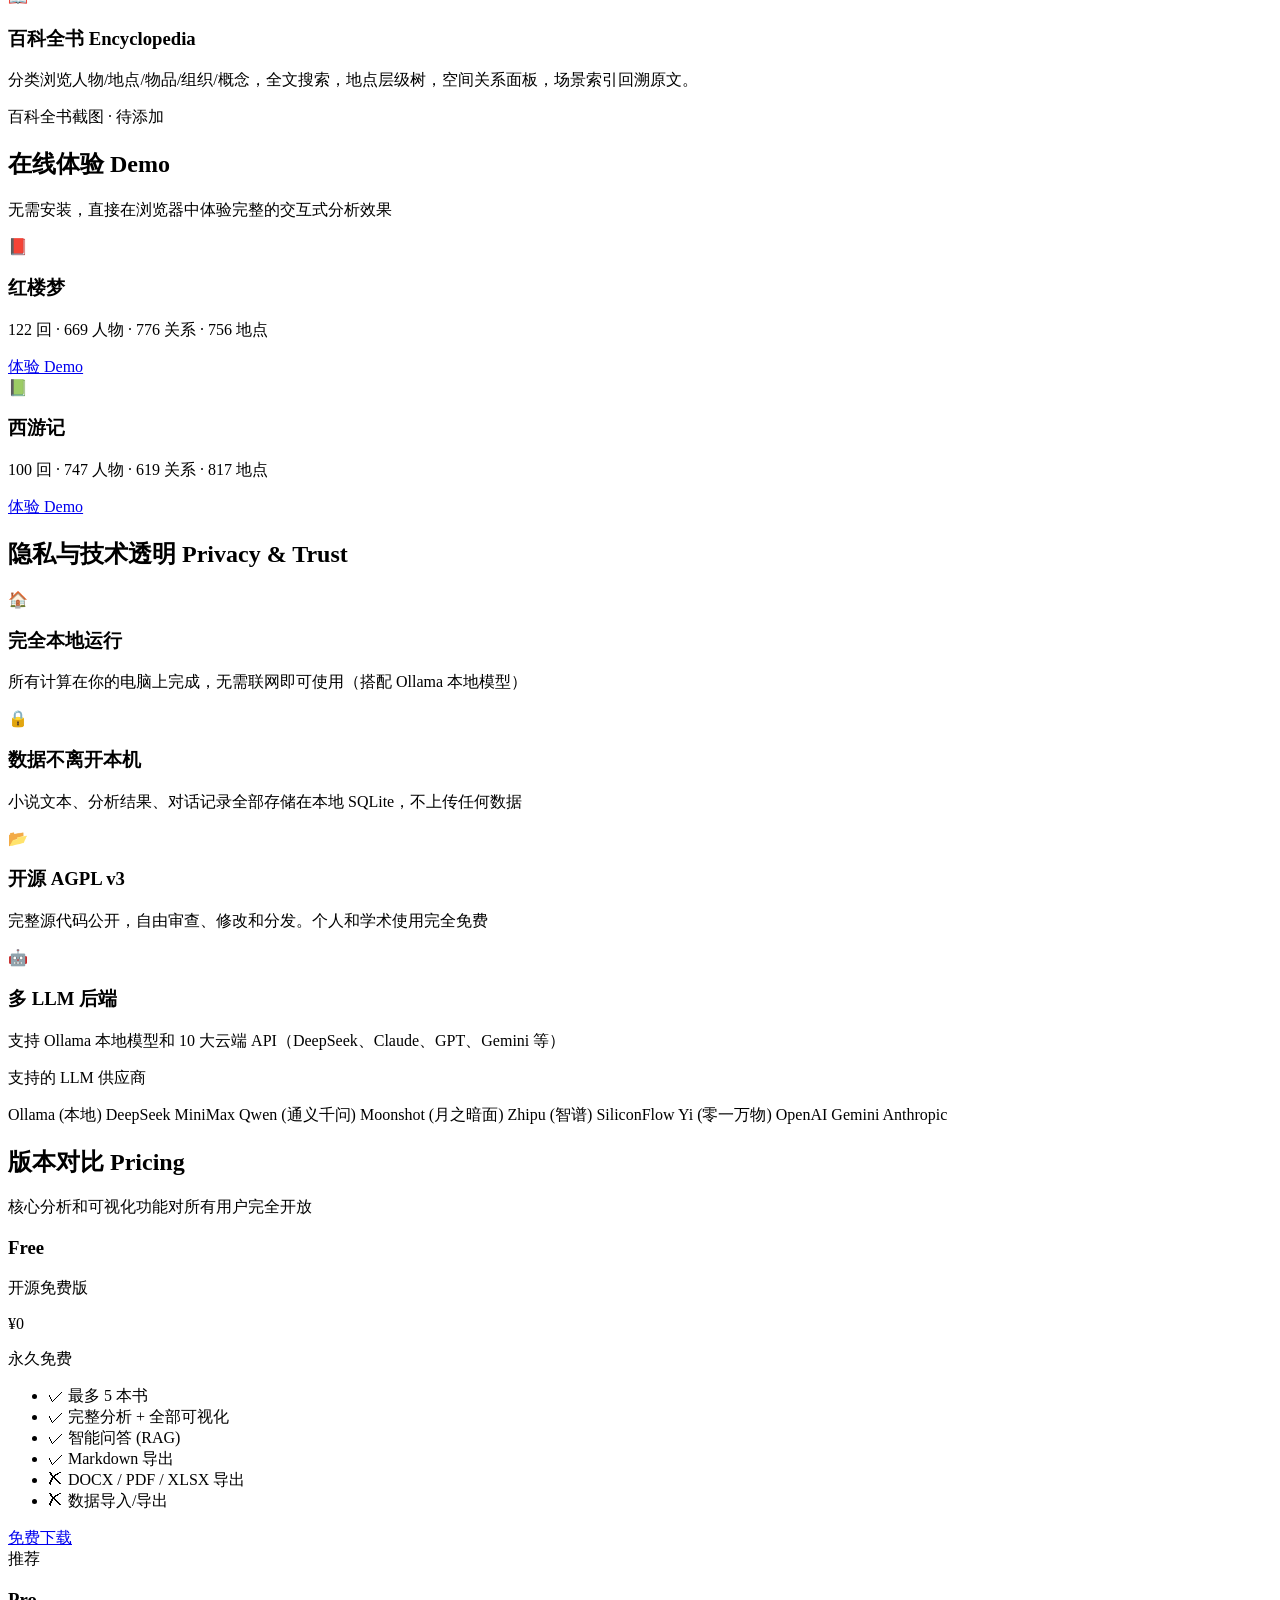
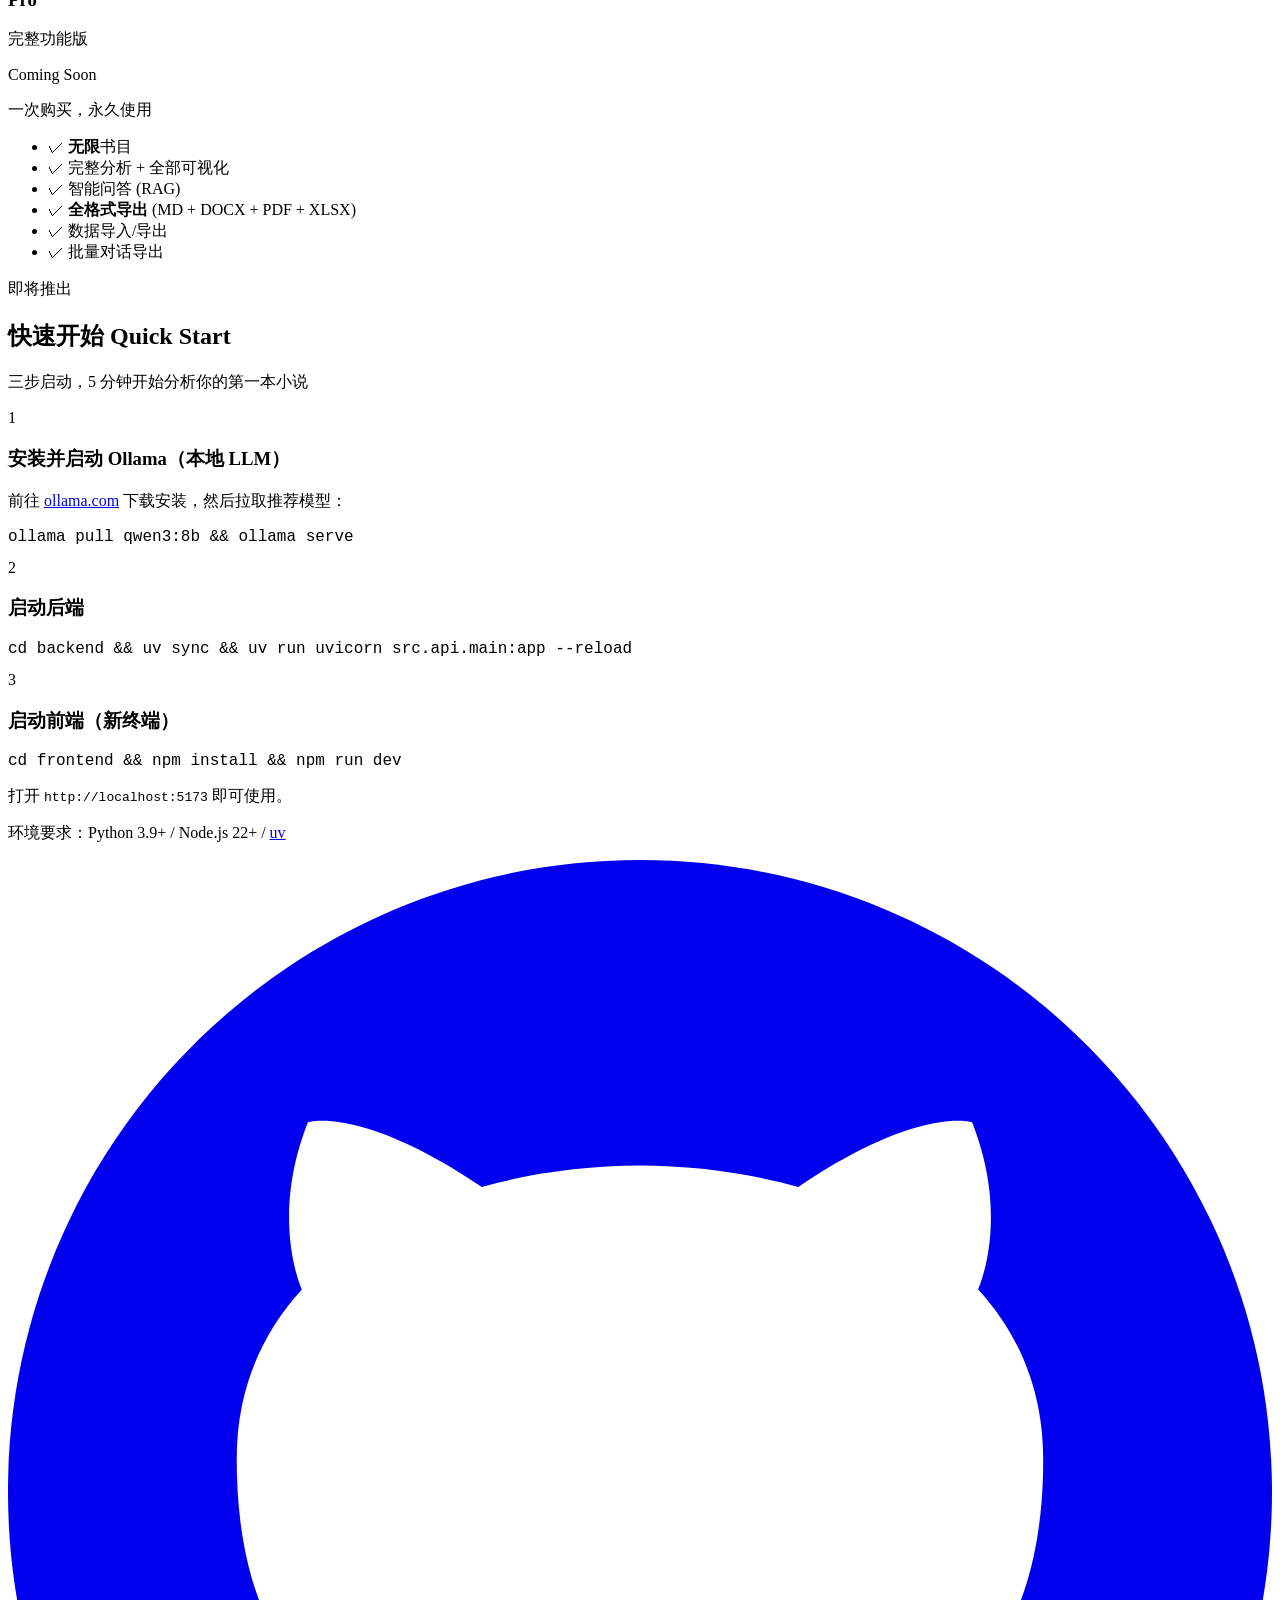
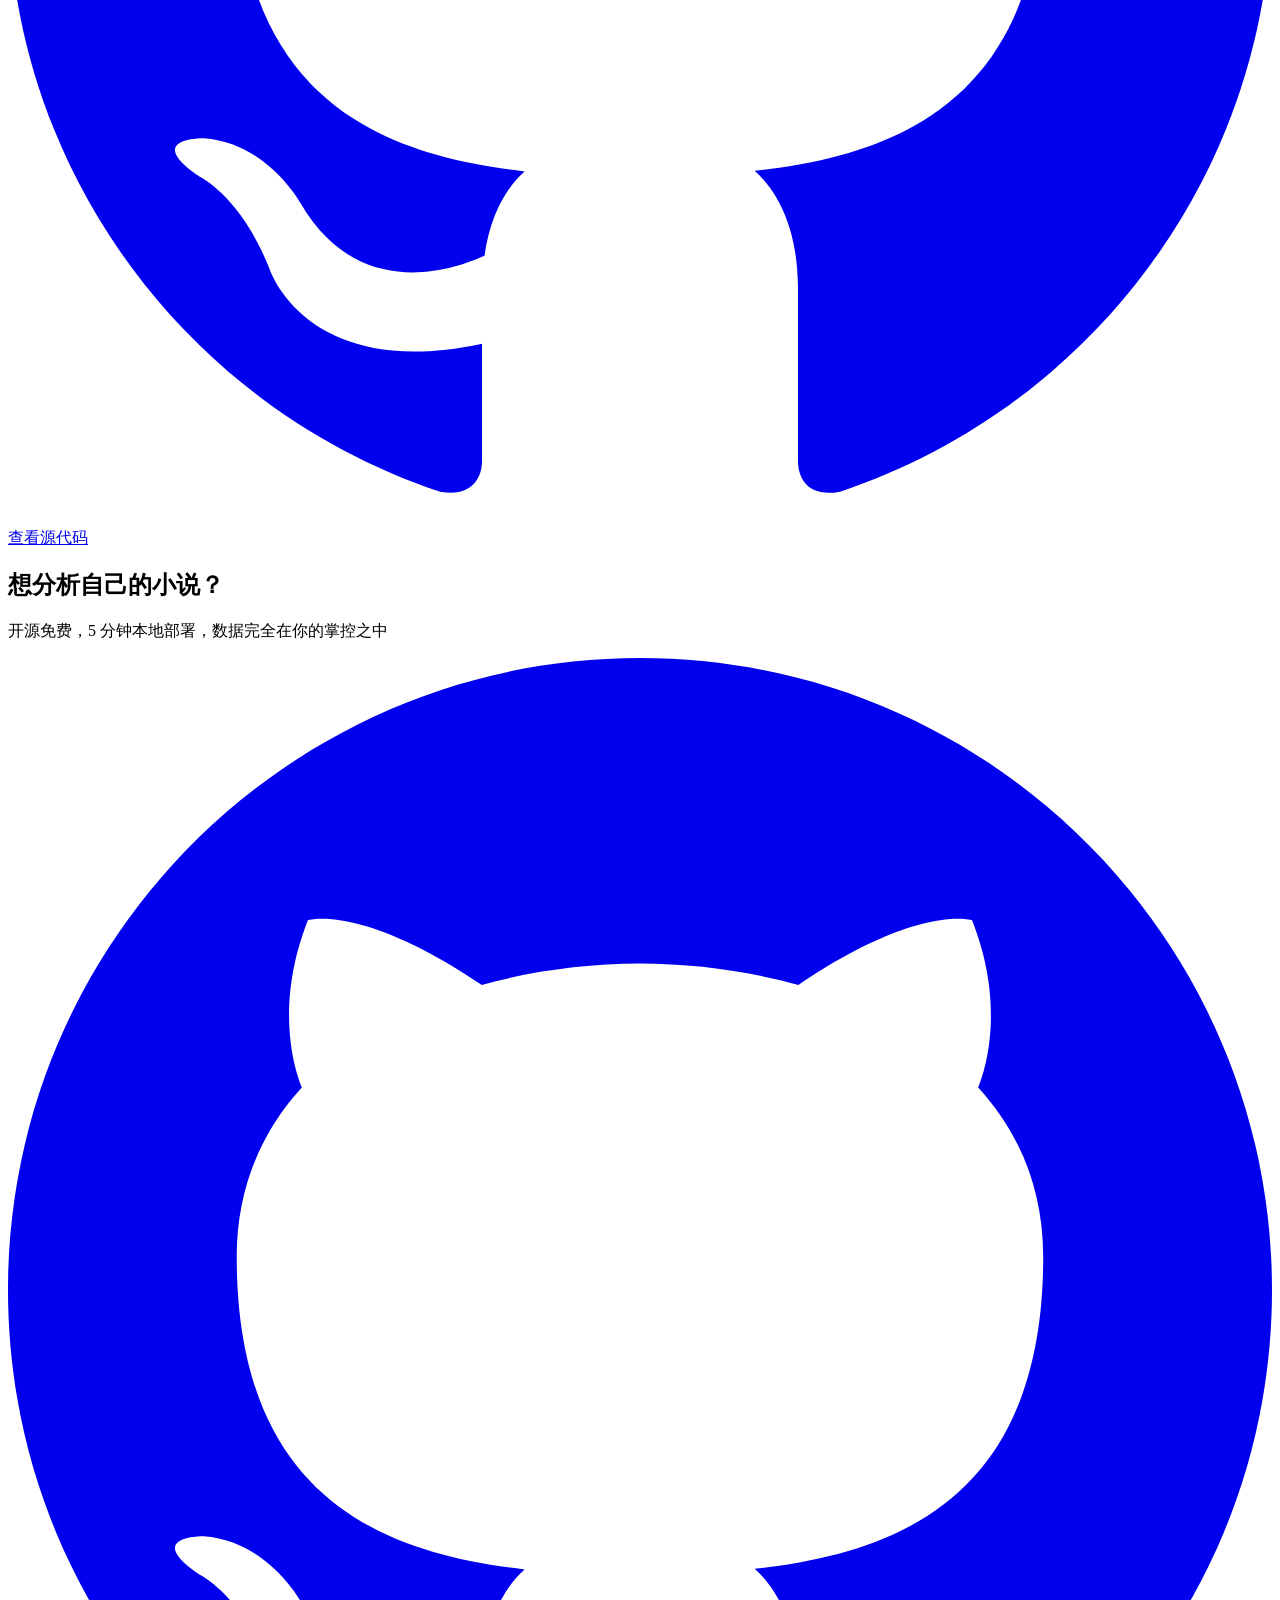
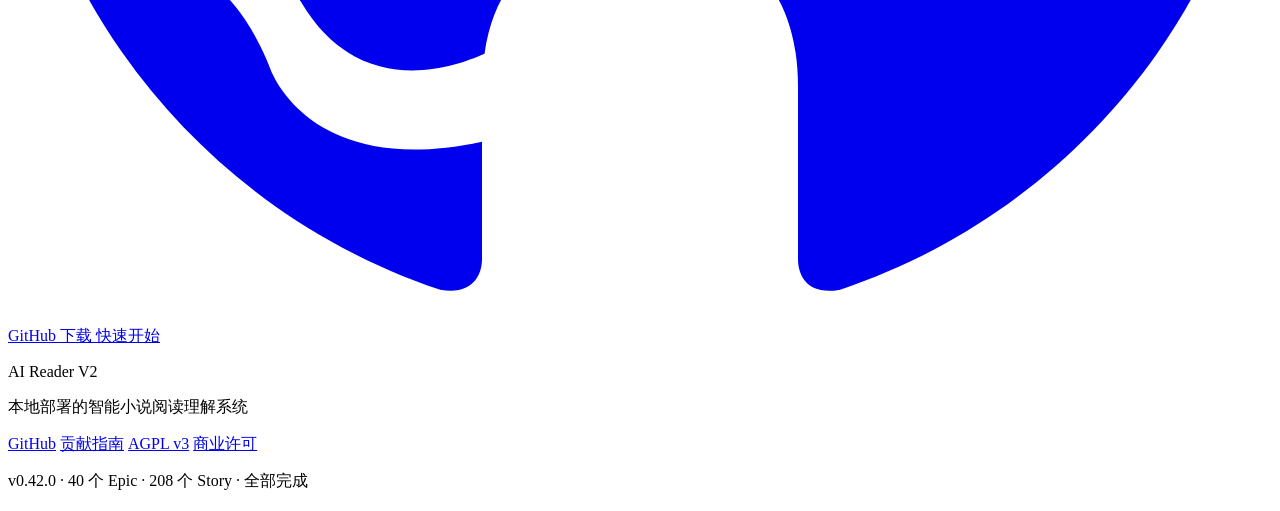
==== commit d198bd31: "feat: 官方网站全量上线 — Landing 暗色主题 + 7 Tab Demo + 转化优化 (v0.44.0) Landing Page: - 全站暗色主题 (slate-950 + blue" ====
--- a/landing/index.html
+++ b/landing/index.html
@@ -3,14 +3,35 @@
 <head>
   <meta charset="UTF-8">
   <meta name="viewport" content="width=device-width, initial-scale=1.0">
-  <title>AI Reader V2 — 本地部署的智能小说阅读理解系统</title>
-  <meta name="description" content="利用 LLM 将小说文本转化为结构化知识图谱，提供关系图、多层级世界地图、时间线等多维可视化。数据全部存储在本机。">
+  <title>AI Reader — 智能小说知识图谱 · 本地部署 LLM 驱动的多维可视化分析</title>
+  <meta name="description" content="AI Reader V2：利用 LLM 将小说文本转化为结构化知识图谱，提供关系图、多层级世界地图、时间线、百科全书等多维可视化，以及基于原文的智能问答。数据全部存储在本机，完全开源。">
+  <link rel="canonical" href="https://ai-reader.cc">
   <!-- Open Graph -->
-  <meta property="og:title" content="AI Reader V2 — 智能小说阅读理解系统">
+  <meta property="og:title" content="AI Reader — 智能小说知识图谱">
   <meta property="og:description" content="本地部署 · LLM 驱动 · 关系图 / 世界地图 / 时间线 / 百科全书 · 数据不离开你的电脑">
   <meta property="og:type" content="website">
-  <!-- TODO: 替换为实际 OG 图片 URL -->
-  <!-- <meta property="og:image" content="https://your-domain.com/assets/og-image.png"> -->
+  <meta property="og:url" content="https://ai-reader.cc">
+  <!-- TODO: 替换为实际 OG 图片（1200x630 合成截图） -->
+  <!-- <meta property="og:image" content="https://ai-reader.cc/assets/og-image.png"> -->
+  <!-- Schema.org JSON-LD -->
+  <script type="application/ld+json">
+  {
+    "@context": "https://schema.org",
+    "@type": "SoftwareApplication",
+    "name": "AI Reader V2",
+    "description": "本地部署的智能小说阅读理解系统，利用 LLM 将小说文本转化为结构化知识图谱",
+    "url": "https://ai-reader.cc",
+    "applicationCategory": "UtilitiesApplication",
+    "operatingSystem": "macOS, Windows, Linux",
+    "offers": {
+      "@type": "Offer",
+      "price": "0",
+      "priceCurrency": "CNY"
+    },
+    "license": "https://www.gnu.org/licenses/agpl-3.0.html",
+    "codeRepository": "https://github.com/mouseart2025/AI-Reader-V2"
+  }
+  </script>
   <link rel="icon" type="image/svg+xml" href="data:image/svg+xml,<svg xmlns='http://www.w3.org/2000/svg' viewBox='0 0 100 100'><text y='.9em' font-size='90'>📚</text></svg>">
   <script src="https://cdn.tailwindcss.com"></script>
   <script>
@@ -27,279 +48,365 @@
   </script>
   <link rel="stylesheet" href="styles.css">
 </head>
-<body class="bg-white text-gray-900 antialiased">
-
-  <!-- ============ HERO ============ -->
-  <section class="relative overflow-hidden bg-gradient-to-br from-primary-50 via-white to-accent-50">
-    <div class="max-w-6xl mx-auto px-4 sm:px-6 py-16 sm:py-24 text-center">
-      <!-- Badges -->
-      <div class="flex flex-wrap justify-center gap-2 mb-8">
-        <img src="https://img.shields.io/badge/License-AGPL%20v3-blue.svg" alt="License" class="h-5">
-        <img src="https://img.shields.io/badge/python-≥3.9-3776ab?logo=python&logoColor=white" alt="Python" class="h-5">
-        <img src="https://img.shields.io/badge/node-≥22-339933?logo=node.js&logoColor=white" alt="Node.js" class="h-5">
-        <img src="https://img.shields.io/badge/react-19-61dafb?logo=react&logoColor=white" alt="React" class="h-5">
-        <img src="https://img.shields.io/badge/typescript-5.9-3178c6?logo=typescript&logoColor=white" alt="TypeScript" class="h-5">
-        <img src="https://img.shields.io/badge/ollama-supported-FF6B35" alt="Ollama" class="h-5">
-      </div>
-
-      <h1 class="text-4xl sm:text-5xl lg:text-6xl font-bold tracking-tight mb-6">
-        <span class="text-primary-600">AI Reader</span> V2
-      </h1>
-      <p class="text-lg sm:text-xl text-gray-600 max-w-3xl mx-auto mb-4">
-        本地部署的智能小说阅读理解系统
-      </p>
-      <p class="text-base text-gray-500 max-w-2xl mx-auto mb-10">
-        利用 LLM 将小说文本转化为结构化知识图谱，提供关系图、多层级世界地图、时间线等多维可视化，以及基于原文的智能问答。<strong>数据全部存储在本机。</strong>
-      </p>
-
-      <!-- CTA Buttons -->
-      <div class="flex flex-col sm:flex-row justify-center gap-4 mb-12">
-        <a href="./demo/honglou/graph" class="inline-flex items-center justify-center px-8 py-3 rounded-lg bg-primary-600 text-white font-semibold text-lg hover:bg-primary-700 transition shadow-lg shadow-primary-600/25">
-          在线体验 Demo
+<body class="bg-slate-950 text-slate-300 antialiased">
+
+  <!-- ============ HEADER (NAV) ============ -->
+  <header class="fixed top-0 inset-x-0 z-50 bg-slate-950/80 backdrop-blur-md border-b border-slate-800/50">
+    <div class="max-w-6xl mx-auto px-4 sm:px-6 flex items-center justify-between h-14">
+      <a href="/" class="text-white font-bold text-lg">AI Reader V2</a>
+      <nav class="hidden sm:flex items-center gap-6 text-sm text-slate-400">
+        <a href="#features" class="hover:text-white transition">功能</a>
+        <a href="#demo" class="hover:text-white transition">Demo</a>
+        <a href="#pricing" class="hover:text-white transition">版本</a>
+        <a href="#download" class="hover:text-white transition">安装</a>
+        <a href="https://github.com/mouseart2025/AI-Reader-V2" target="_blank" rel="noopener" class="hover:text-white transition">
+          <svg class="w-5 h-5" fill="currentColor" viewBox="0 0 24 24"><path d="M12 0c-6.626 0-12 5.373-12 12 0 5.302 3.438 9.8 8.207 11.387.599.111.793-.261.793-.577v-2.234c-3.338.726-4.033-1.416-4.033-1.416-.546-1.387-1.333-1.756-1.333-1.756-1.089-.745.083-.729.083-.729 1.205.084 1.839 1.237 1.839 1.237 1.07 1.834 2.807 1.304 3.492.997.107-.775.418-1.305.762-1.604-2.665-.305-5.467-1.334-5.467-5.931 0-1.311.469-2.381 1.236-3.221-.124-.303-.535-1.524.117-3.176 0 0 1.008-.322 3.301 1.23.957-.266 1.983-.399 3.003-.404 1.02.005 2.047.138 3.006.404 2.291-1.552 3.297-1.23 3.297-1.23.653 1.653.242 2.874.118 3.176.77.84 1.235 1.911 1.235 3.221 0 4.609-2.807 5.624-5.479 5.921.43.372.823 1.102.823 2.222v3.293c0 .319.192.694.801.576 4.765-1.589 8.199-6.086 8.199-11.386 0-6.627-5.373-12-12-12z"/></svg>
         </a>
-        <a href="https://github.com/mouseart2025/AI-Reader-V2" target="_blank" rel="noopener" class="inline-flex items-center justify-center px-8 py-3 rounded-lg border-2 border-gray-300 text-gray-700 font-semibold text-lg hover:border-primary-500 hover:text-primary-600 transition">
-          <svg class="w-5 h-5 mr-2" fill="currentColor" viewBox="0 0 24 24"><path d="M12 0c-6.626 0-12 5.373-12 12 0 5.302 3.438 9.8 8.207 11.387.599.111.793-.261.793-.577v-2.234c-3.338.726-4.033-1.416-4.033-1.416-.546-1.387-1.333-1.756-1.333-1.756-1.089-.745.083-.729.083-.729 1.205.084 1.839 1.237 1.839 1.237 1.07 1.834 2.807 1.304 3.492.997.107-.775.418-1.305.762-1.604-2.665-.305-5.467-1.334-5.467-5.931 0-1.311.469-2.381 1.236-3.221-.124-.303-.535-1.524.117-3.176 0 0 1.008-.322 3.301 1.23.957-.266 1.983-.399 3.003-.404 1.02.005 2.047.138 3.006.404 2.291-1.552 3.297-1.23 3.297-1.23.653 1.653.242 2.874.118 3.176.77.84 1.235 1.911 1.235 3.221 0 4.609-2.807 5.624-5.479 5.921.43.372.823 1.102.823 2.222v3.293c0 .319.192.694.801.576 4.765-1.589 8.199-6.086 8.199-11.386 0-6.627-5.373-12-12-12z"/></svg>
-          GitHub
-        </a>
-      </div>
-
-      <!-- Screenshot Placeholder -->
-      <!-- TODO: 替换为实际功能截图 — 主界面总览 -->
-      <div class="max-w-4xl mx-auto rounded-xl border-2 border-dashed border-gray-300 bg-gray-50 aspect-video flex items-center justify-center">
-        <div class="text-center text-gray-400">
-          <svg class="w-16 h-16 mx-auto mb-3 opacity-50" fill="none" stroke="currentColor" viewBox="0 0 24 24"><path stroke-linecap="round" stroke-linejoin="round" stroke-width="1.5" d="M2.25 15.75l5.159-5.159a2.25 2.25 0 013.182 0l5.159 5.159m-1.5-1.5l1.409-1.409a2.25 2.25 0 013.182 0l2.909 2.909M3.75 21h16.5A2.25 2.25 0 0022.5 18.75V5.25A2.25 2.25 0 0020.25 3H3.75A2.25 2.25 0 001.5 5.25v13.5A2.25 2.25 0 003.75 21z"/></svg>
-          <p class="text-sm">功能截图 · 待添加</p>
-        </div>
-      </div>
+      </nav>
     </div>
-  </section>
-
-  <!-- ============ FEATURES ============ -->
-  <section id="features" class="py-16 sm:py-24 bg-white">
-    <div class="max-w-6xl mx-auto px-4 sm:px-6">
-      <h2 class="text-3xl sm:text-4xl font-bold text-center mb-4">核心功能 Features</h2>
-      <p class="text-gray-500 text-center mb-12 max-w-2xl mx-auto">上传一本小说，AI 自动分析全书，生成多维可视化</p>
-
-      <div class="grid sm:grid-cols-2 gap-8">
-        <!-- Feature 1: 关系图 -->
-        <div class="group rounded-2xl border border-gray-200 p-6 hover:border-primary-300 hover:shadow-lg transition">
-          <div class="flex items-center gap-3 mb-4">
-            <span class="text-3xl">🕸️</span>
-            <h3 class="text-xl font-semibold">智能知识图谱 Knowledge Graph</h3>
-          </div>
-          <p class="text-gray-600 mb-4">力导向人物关系图，自动识别 70+ 种关系类型，六大分类着色（血亲/亲密/师承/社交/敌对/其他），实体别名自动合并。</p>
-          <!-- TODO: 替换为实际截图 — 关系图 -->
-          <div class="rounded-lg border-2 border-dashed border-gray-200 bg-gray-50 aspect-video flex items-center justify-center">
-            <span class="text-gray-400 text-sm">关系图截图 · 待添加</span>
-          </div>
-        </div>
-
-        <!-- Feature 2: 世界地图 -->
-        <div class="group rounded-2xl border border-gray-200 p-6 hover:border-primary-300 hover:shadow-lg transition">
-          <div class="flex items-center gap-3 mb-4">
-            <span class="text-3xl">🗺️</span>
-            <h3 class="text-xl font-semibold">多层级世界地图 World Map</h3>
-          </div>
-          <p class="text-gray-600 mb-4">从小说文本全自动生成交互式地图。宏观区域划分、多空间层、传送门连接、程序化地形生成、人物轨迹动画、手绘风格渲染。</p>
-          <!-- TODO: 替换为实际截图 — 世界地图 -->
-          <div class="rounded-lg border-2 border-dashed border-gray-200 bg-gray-50 aspect-video flex items-center justify-center">
-            <span class="text-gray-400 text-sm">世界地图截图 · 待添加</span>
-          </div>
-        </div>
-
-        <!-- Feature 3: 时间线 -->
-        <div class="group rounded-2xl border border-gray-200 p-6 hover:border-primary-300 hover:shadow-lg transition">
-          <div class="flex items-center gap-3 mb-4">
-            <span class="text-3xl">⏳</span>
-            <h3 class="text-xl font-semibold">多泳道时间线 Timeline</h3>
-          </div>
-          <p class="text-gray-600 mb-4">多泳道事件线，智能降噪，关系变化事件追踪，情绪基调标签，按章节浏览和按类型过滤。</p>
-          <!-- TODO: 替换为实际截图 — 时间线 -->
-          <div class="rounded-lg border-2 border-dashed border-gray-200 bg-gray-50 aspect-video flex items-center justify-center">
-            <span class="text-gray-400 text-sm">时间线截图 · 待添加</span>
-          </div>
-        </div>
-
-        <!-- Feature 4: 百科全书 -->
-        <div class="group rounded-2xl border border-gray-200 p-6 hover:border-primary-300 hover:shadow-lg transition">
-          <div class="flex items-center gap-3 mb-4">
-            <span class="text-3xl">📖</span>
-            <h3 class="text-xl font-semibold">百科全书 Encyclopedia</h3>
-          </div>
-          <p class="text-gray-600 mb-4">分类浏览人物/地点/物品/组织/概念，全文搜索，地点层级树，空间关系面板，场景索引回溯原文。</p>
-          <!-- TODO: 替换为实际截图 — 百科全书 -->
-          <div class="rounded-lg border-2 border-dashed border-gray-200 bg-gray-50 aspect-video flex items-center justify-center">
-            <span class="text-gray-400 text-sm">百科全书截图 · 待添加</span>
-          </div>
-        </div>
-      </div>
-    </div>
-  </section>
-
-  <!-- ============ DEMO ============ -->
-  <section id="demo" class="py-16 sm:py-24 bg-gradient-to-b from-gray-50 to-white">
-    <div class="max-w-6xl mx-auto px-4 sm:px-6">
-      <h2 class="text-3xl sm:text-4xl font-bold text-center mb-4">在线体验 Demo</h2>
-      <p class="text-gray-500 text-center mb-12">无需安装，直接在浏览器中体验完整的交互式分析效果</p>
-
-      <div class="grid sm:grid-cols-2 gap-8 max-w-3xl mx-auto">
-        <!-- 红楼梦 Demo -->
-        <div class="relative rounded-2xl border border-gray-200 p-6 text-center hover:border-primary-300 hover:shadow-lg transition">
-          <div class="text-5xl mb-4">📕</div>
-          <h3 class="text-xl font-semibold mb-2">红楼梦</h3>
-          <p class="text-gray-500 text-sm mb-4">122 回 · 669 人物 · 776 关系 · 756 地点</p>
-          <a href="./demo/honglou/graph" class="inline-block px-6 py-2 rounded-lg bg-primary-600 text-white font-semibold hover:bg-primary-700 transition">
-            体验 Demo
+  </header>
+
+  <main>
+    <!-- ============ HERO ============ -->
+    <section class="relative min-h-screen flex items-center overflow-hidden bg-slate-950 pt-14">
+      <!-- Background glow -->
+      <div class="hero-glow absolute inset-0 pointer-events-none"></div>
+
+      <div class="relative max-w-7xl mx-auto px-4 sm:px-6 py-16 sm:py-20 w-full flex flex-col lg:flex-row items-center gap-12 lg:gap-16">
+        <!-- Text side (35%) -->
+        <div class="w-full lg:w-[35%] text-center lg:text-left flex-shrink-0">
+          <!-- Badges -->
+          <div class="flex flex-wrap justify-center lg:justify-start gap-2 mb-8">
+            <a href="https://github.com/mouseart2025/AI-Reader-V2" target="_blank" rel="noopener"><img src="https://img.shields.io/github/stars/mouseart2025/AI-Reader-V2?style=social" alt="GitHub Stars" class="h-5"></a>
+            <img src="https://img.shields.io/badge/License-AGPL%20v3-blue.svg" alt="License" class="h-5">
+            <img src="https://img.shields.io/badge/python-≥3.9-3776ab?logo=python&logoColor=white" alt="Python" class="h-5">
+            <img src="https://img.shields.io/badge/node-≥22-339933?logo=node.js&logoColor=white" alt="Node.js" class="h-5">
+            <img src="https://img.shields.io/badge/react-19-61dafb?logo=react&logoColor=white" alt="React" class="h-5">
+            <img src="https://img.shields.io/badge/typescript-5.9-3178c6?logo=typescript&logoColor=white" alt="TypeScript" class="h-5">
+            <img src="https://img.shields.io/badge/ollama-supported-FF6B35" alt="Ollama" class="h-5">
+          </div>
+
+          <h1 class="text-4xl sm:text-5xl lg:text-6xl font-bold tracking-tight text-white mb-6">
+            <span class="text-blue-500">AI Reader</span> V2
+          </h1>
+          <p class="text-xl sm:text-2xl text-slate-400 mb-4">
+            本地部署的智能小说阅读理解系统
+          </p>
+          <p class="text-base sm:text-lg text-slate-400 mb-10">
+            利用 LLM 将小说文本转化为结构化知识图谱，提供关系图、多层级世界地图、时间线等多维可视化，以及基于原文的智能问答。<strong class="text-slate-200">数据全部存储在本机。</strong>
+          </p>
+
+          <!-- CTA Buttons -->
+          <div class="flex flex-col sm:flex-row justify-center lg:justify-start gap-4">
+            <a href="/demo/honglou/graph" class="cta-glow inline-flex items-center justify-center w-full sm:w-auto px-8 py-3 rounded-lg bg-blue-500 text-white font-semibold text-lg hover:bg-blue-600 transition">
+              在线体验 Demo
+            </a>
+            <a href="https://github.com/mouseart2025/AI-Reader-V2" target="_blank" rel="noopener" class="inline-flex items-center justify-center w-full sm:w-auto px-8 py-3 rounded-lg border-2 border-slate-700 text-slate-300 font-semibold text-lg hover:border-blue-500 hover:text-white transition">
+              <svg class="w-5 h-5 mr-2" fill="currentColor" viewBox="0 0 24 24"><path d="M12 0c-6.626 0-12 5.373-12 12 0 5.302 3.438 9.8 8.207 11.387.599.111.793-.261.793-.577v-2.234c-3.338.726-4.033-1.416-4.033-1.416-.546-1.387-1.333-1.756-1.333-1.756-1.089-.745.083-.729.083-.729 1.205.084 1.839 1.237 1.839 1.237 1.07 1.834 2.807 1.304 3.492.997.107-.775.418-1.305.762-1.604-2.665-.305-5.467-1.334-5.467-5.931 0-1.311.469-2.381 1.236-3.221-.124-.303-.535-1.524.117-3.176 0 0 1.008-.322 3.301 1.23.957-.266 1.983-.399 3.003-.404 1.02.005 2.047.138 3.006.404 2.291-1.552 3.297-1.23 3.297-1.23.653 1.653.242 2.874.118 3.176.77.84 1.235 1.911 1.235 3.221 0 4.609-2.807 5.624-5.479 5.921.43.372.823 1.102.823 2.222v3.293c0 .319.192.694.801.576 4.765-1.589 8.199-6.086 8.199-11.386 0-6.627-5.373-12-12-12z"/></svg>
+              GitHub
+            </a>
+          </div>
+        </div>
+
+        <!-- Screenshot side (65%) -->
+        <div class="w-full lg:w-[65%]">
+          <!-- TODO: 替换为实际功能截图 — 主界面关系图 -->
+          <div class="float-animation rounded-xl border-2 border-dashed border-slate-700 bg-slate-900/50 aspect-video flex items-center justify-center">
+            <div class="text-center text-slate-500">
+              <svg class="w-16 h-16 mx-auto mb-3 opacity-50" fill="none" stroke="currentColor" viewBox="0 0 24 24"><path stroke-linecap="round" stroke-linejoin="round" stroke-width="1.5" d="M2.25 15.75l5.159-5.159a2.25 2.25 0 013.182 0l5.159 5.159m-1.5-1.5l1.409-1.409a2.25 2.25 0 013.182 0l2.909 2.909M3.75 21h16.5A2.25 2.25 0 0022.5 18.75V5.25A2.25 2.25 0 0020.25 3H3.75A2.25 2.25 0 001.5 5.25v13.5A2.25 2.25 0 003.75 21z"/></svg>
+              <p class="text-sm">功能截图 · 待添加</p>
+            </div>
+          </div>
+        </div>
+      </div>
+    </section>
+
+    <!-- ============ STATSBAR ============ -->
+    <section class="py-12 sm:py-16 bg-slate-900/50 border-y border-slate-800/50">
+      <div class="max-w-4xl mx-auto px-4 sm:px-6">
+        <div class="grid grid-cols-2 md:grid-cols-4 gap-6 text-center" id="statsbar">
+          <div>
+            <div class="text-3xl sm:text-4xl font-bold text-white tabular-nums" data-target="669">0</div>
+            <div class="text-sm text-slate-400 mt-1">人物</div>
+          </div>
+          <div>
+            <div class="text-3xl sm:text-4xl font-bold text-white tabular-nums" data-target="776">0</div>
+            <div class="text-sm text-slate-400 mt-1">关系</div>
+          </div>
+          <div>
+            <div class="text-3xl sm:text-4xl font-bold text-white tabular-nums" data-target="756">0</div>
+            <div class="text-sm text-slate-400 mt-1">地点</div>
+          </div>
+          <div>
+            <div class="text-3xl sm:text-4xl font-bold text-blue-400 tabular-nums" data-target="7">0</div>
+            <div class="text-sm text-slate-400 mt-1">分析维度</div>
+          </div>
+        </div>
+      </div>
+    </section>
+
+    <!-- ============ FEATURES ============ -->
+    <section id="features" class="py-16 sm:py-24 bg-slate-950">
+      <div class="max-w-6xl mx-auto px-4 sm:px-6">
+        <h2 class="text-2xl sm:text-3xl font-bold text-center text-white mb-4">核心功能 Features</h2>
+        <p class="text-slate-400 text-center mb-12 max-w-2xl mx-auto">上传一本小说，AI 自动分析全书，生成多维可视化</p>
+
+        <div class="grid sm:grid-cols-2 gap-8">
+          <!-- Feature 1: 关系图 -->
+          <div class="group rounded-2xl border border-slate-800 bg-slate-900 p-6 hover:border-blue-500/50 hover:shadow-lg hover:shadow-blue-500/5 transition">
+            <div class="flex items-center gap-3 mb-4">
+              <span class="text-3xl">🕸️</span>
+              <h3 class="text-xl font-semibold text-white">智能知识图谱 Knowledge Graph</h3>
+            </div>
+            <p class="text-slate-400 mb-4">力导向人物关系图，自动识别 70+ 种关系类型，六大分类着色（血亲/亲密/师承/社交/敌对/其他），实体别名自动合并。</p>
+            <!-- TODO: 替换为实际截图 — 关系图 -->
+            <div class="rounded-lg border-2 border-dashed border-slate-700 bg-slate-800/50 aspect-video flex items-center justify-center">
+              <span class="text-slate-500 text-sm">关系图截图 · 待添加</span>
+            </div>
+          </div>
+
+          <!-- Feature 2: 世界地图 -->
+          <div class="group rounded-2xl border border-slate-800 bg-slate-900 p-6 hover:border-blue-500/50 hover:shadow-lg hover:shadow-blue-500/5 transition">
+            <div class="flex items-center gap-3 mb-4">
+              <span class="text-3xl">🗺️</span>
+              <h3 class="text-xl font-semibold text-white">多层级世界地图 World Map</h3>
+            </div>
+            <p class="text-slate-400 mb-4">从小说文本全自动生成交互式地图。宏观区域划分、多空间层、传送门连接、程序化地形生成、人物轨迹动画、手绘风格渲染。</p>
+            <!-- TODO: 替换为实际截图 — 世界地图 -->
+            <div class="rounded-lg border-2 border-dashed border-slate-700 bg-slate-800/50 aspect-video flex items-center justify-center">
+              <span class="text-slate-500 text-sm">世界地图截图 · 待添加</span>
+            </div>
+          </div>
+
+          <!-- Feature 3: 时间线 -->
+          <div class="group rounded-2xl border border-slate-800 bg-slate-900 p-6 hover:border-blue-500/50 hover:shadow-lg hover:shadow-blue-500/5 transition">
+            <div class="flex items-center gap-3 mb-4">
+              <span class="text-3xl">⏳</span>
+              <h3 class="text-xl font-semibold text-white">多泳道时间线 Timeline</h3>
+            </div>
+            <p class="text-slate-400 mb-4">多泳道事件线，智能降噪，关系变化事件追踪，情绪基调标签，按章节浏览和按类型过滤。</p>
+            <!-- TODO: 替换为实际截图 — 时间线 -->
+            <div class="rounded-lg border-2 border-dashed border-slate-700 bg-slate-800/50 aspect-video flex items-center justify-center">
+              <span class="text-slate-500 text-sm">时间线截图 · 待添加</span>
+            </div>
+          </div>
+
+          <!-- Feature 4: 百科全书 -->
+          <div class="group rounded-2xl border border-slate-800 bg-slate-900 p-6 hover:border-blue-500/50 hover:shadow-lg hover:shadow-blue-500/5 transition">
+            <div class="flex items-center gap-3 mb-4">
+              <span class="text-3xl">📖</span>
+              <h3 class="text-xl font-semibold text-white">百科全书 Encyclopedia</h3>
+            </div>
+            <p class="text-slate-400 mb-4">分类浏览人物/地点/物品/组织/概念，全文搜索，地点层级树，空间关系面板，场景索引回溯原文。</p>
+            <!-- TODO: 替换为实际截图 — 百科全书 -->
+            <div class="rounded-lg border-2 border-dashed border-slate-700 bg-slate-800/50 aspect-video flex items-center justify-center">
+              <span class="text-slate-500 text-sm">百科全书截图 · 待添加</span>
+            </div>
+          </div>
+        </div>
+      </div>
+    </section>
+
+    <!-- ============ DEMO ============ -->
+    <section id="demo" class="py-16 sm:py-24 bg-slate-900/50">
+      <div class="max-w-6xl mx-auto px-4 sm:px-6">
+        <h2 class="text-2xl sm:text-3xl font-bold text-center text-white mb-4">在线体验 Demo</h2>
+        <p class="text-slate-400 text-center mb-12">无需安装，直接在浏览器中体验完整的交互式分析效果</p>
+
+        <div class="grid sm:grid-cols-2 gap-8 max-w-3xl mx-auto">
+          <!-- 红楼梦 Demo -->
+          <div class="relative rounded-2xl border border-slate-800 bg-slate-900 p-6 text-center hover:border-blue-500/50 hover:shadow-lg hover:shadow-blue-500/5 transition">
+            <div class="text-5xl mb-4">📕</div>
+            <h3 class="text-xl font-semibold text-white mb-2">红楼梦</h3>
+            <p class="text-slate-500 text-sm mb-4">122 回 · 669 人物 · 776 关系 · 756 地点</p>
+            <a href="/demo/honglou/graph" class="cta-glow inline-block px-6 py-2 rounded-lg bg-blue-500 text-white font-semibold hover:bg-blue-600 transition">
+              体验 Demo
+            </a>
+          </div>
+
+          <!-- 西游记 Demo -->
+          <div class="relative rounded-2xl border border-slate-800 bg-slate-900 p-6 text-center hover:border-blue-500/50 hover:shadow-lg hover:shadow-blue-500/5 transition">
+            <div class="text-5xl mb-4">📗</div>
+            <h3 class="text-xl font-semibold text-white mb-2">西游记</h3>
+            <p class="text-slate-500 text-sm mb-4">100 回 · 747 人物 · 619 关系 · 817 地点</p>
+            <a href="/demo/xiyouji/graph" class="cta-glow inline-block px-6 py-2 rounded-lg bg-blue-500 text-white font-semibold hover:bg-blue-600 transition">
+              体验 Demo
+            </a>
+          </div>
+        </div>
+      </div>
+    </section>
+
+    <!-- ============ TRUST / TRANSPARENCY ============ -->
+    <section class="py-16 sm:py-24 bg-slate-950">
+      <div class="max-w-6xl mx-auto px-4 sm:px-6">
+        <h2 class="text-2xl sm:text-3xl font-bold text-center text-white mb-12">隐私与技术透明 Privacy & Trust</h2>
+
+        <div class="grid sm:grid-cols-2 lg:grid-cols-4 gap-6">
+          <div class="text-center p-6">
+            <div class="text-4xl mb-4">🏠</div>
+            <h3 class="font-semibold text-white mb-2">完全本地运行</h3>
+            <p class="text-slate-500 text-sm">所有计算在你的电脑上完成，无需联网即可使用（搭配 Ollama 本地模型）</p>
+          </div>
+          <div class="text-center p-6">
+            <div class="text-4xl mb-4">🔒</div>
+            <h3 class="font-semibold text-white mb-2">数据不离开本机</h3>
+            <p class="text-slate-500 text-sm">小说文本、分析结果、对话记录全部存储在本地 SQLite，不上传任何数据</p>
+          </div>
+          <div class="text-center p-6">
+            <div class="text-4xl mb-4">📂</div>
+            <h3 class="font-semibold text-white mb-2">开源 AGPL v3</h3>
+            <p class="text-slate-500 text-sm">完整源代码公开，自由审查、修改和分发。个人和学术使用完全免费</p>
+          </div>
+          <div class="text-center p-6">
+            <div class="text-4xl mb-4">🤖</div>
+            <h3 class="font-semibold text-white mb-2">多 LLM 后端</h3>
+            <p class="text-slate-500 text-sm">支持 Ollama 本地模型和 10 大云端 API（DeepSeek、Claude、GPT、Gemini 等）</p>
+          </div>
+        </div>
+
+        <!-- LLM Provider List -->
+        <div class="mt-12 pt-8 border-t border-slate-800/50">
+          <p class="text-center text-slate-500 text-sm mb-6">支持的 LLM 供应商</p>
+          <div class="flex flex-wrap justify-center gap-3 max-w-3xl mx-auto">
+            <span class="px-3 py-1.5 rounded-full bg-slate-900 border border-slate-800 text-slate-400 text-sm">Ollama (本地)</span>
+            <span class="px-3 py-1.5 rounded-full bg-slate-900 border border-slate-800 text-slate-400 text-sm">DeepSeek</span>
+            <span class="px-3 py-1.5 rounded-full bg-slate-900 border border-slate-800 text-slate-400 text-sm">MiniMax</span>
+            <span class="px-3 py-1.5 rounded-full bg-slate-900 border border-slate-800 text-slate-400 text-sm">Qwen (通义千问)</span>
+            <span class="px-3 py-1.5 rounded-full bg-slate-900 border border-slate-800 text-slate-400 text-sm">Moonshot (月之暗面)</span>
+            <span class="px-3 py-1.5 rounded-full bg-slate-900 border border-slate-800 text-slate-400 text-sm">Zhipu (智谱)</span>
+            <span class="px-3 py-1.5 rounded-full bg-slate-900 border border-slate-800 text-slate-400 text-sm">SiliconFlow</span>
+            <span class="px-3 py-1.5 rounded-full bg-slate-900 border border-slate-800 text-slate-400 text-sm">Yi (零一万物)</span>
+            <span class="px-3 py-1.5 rounded-full bg-slate-900 border border-slate-800 text-slate-400 text-sm">OpenAI</span>
+            <span class="px-3 py-1.5 rounded-full bg-slate-900 border border-slate-800 text-slate-400 text-sm">Gemini</span>
+            <span class="px-3 py-1.5 rounded-full bg-slate-900 border border-slate-800 text-slate-400 text-sm">Anthropic</span>
+          </div>
+        </div>
+      </div>
+    </section>
+
+    <!-- ============ PRICING ============ -->
+    <section id="pricing" class="py-16 sm:py-24 bg-slate-900/50">
+      <div class="max-w-4xl mx-auto px-4 sm:px-6">
+        <h2 class="text-2xl sm:text-3xl font-bold text-center text-white mb-4">版本对比 Pricing</h2>
+        <p class="text-slate-400 text-center mb-12">核心分析和可视化功能对所有用户完全开放</p>
+
+        <div class="grid sm:grid-cols-2 gap-8">
+          <!-- Free -->
+          <div class="rounded-2xl border border-slate-800 bg-slate-900 p-8">
+            <div class="text-center mb-6">
+              <h3 class="text-2xl font-bold text-white mb-1">Free</h3>
+              <p class="text-slate-400">开源免费版</p>
+              <div class="text-4xl font-bold text-white mt-4">¥0</div>
+              <p class="text-slate-500 text-sm">永久免费</p>
+            </div>
+            <ul class="space-y-3 text-sm text-slate-300">
+              <li class="flex items-start gap-2"><span class="text-green-400 mt-0.5">✓</span> 最多 5 本书</li>
+              <li class="flex items-start gap-2"><span class="text-green-400 mt-0.5">✓</span> 完整分析 + 全部可视化</li>
+              <li class="flex items-start gap-2"><span class="text-green-400 mt-0.5">✓</span> 智能问答 (RAG)</li>
+              <li class="flex items-start gap-2"><span class="text-green-400 mt-0.5">✓</span> Markdown 导出</li>
+              <li class="flex items-start gap-2"><span class="text-slate-600 mt-0.5">✗</span><span class="text-slate-600"> DOCX / PDF / XLSX 导出</span></li>
+              <li class="flex items-start gap-2"><span class="text-slate-600 mt-0.5">✗</span><span class="text-slate-600"> 数据导入/导出</span></li>
+            </ul>
+            <a href="https://github.com/mouseart2025/AI-Reader-V2" target="_blank" rel="noopener" class="block mt-8 text-center px-6 py-3 rounded-lg border-2 border-slate-700 text-slate-300 font-semibold hover:border-blue-500 hover:text-white transition">
+              免费下载
+            </a>
+          </div>
+
+          <!-- Pro -->
+          <div class="rounded-2xl border-2 border-blue-500 bg-slate-900 p-8 relative">
+            <span class="absolute -top-3 left-1/2 -translate-x-1/2 bg-blue-500 text-white text-xs font-semibold px-4 py-1 rounded-full">推荐</span>
+            <div class="text-center mb-6">
+              <h3 class="text-2xl font-bold text-white mb-1">Pro</h3>
+              <p class="text-slate-400">完整功能版</p>
+              <div class="text-4xl font-bold mt-4 text-blue-400">Coming Soon</div>
+              <p class="text-slate-500 text-sm">一次购买，永久使用</p>
+            </div>
+            <ul class="space-y-3 text-sm text-slate-300">
+              <li class="flex items-start gap-2"><span class="text-green-400 mt-0.5">✓</span> <strong class="text-white">无限</strong>书目</li>
+              <li class="flex items-start gap-2"><span class="text-green-400 mt-0.5">✓</span> 完整分析 + 全部可视化</li>
+              <li class="flex items-start gap-2"><span class="text-green-400 mt-0.5">✓</span> 智能问答 (RAG)</li>
+              <li class="flex items-start gap-2"><span class="text-green-400 mt-0.5">✓</span> <strong class="text-white">全格式导出</strong> (MD + DOCX + PDF + XLSX)</li>
+              <li class="flex items-start gap-2"><span class="text-green-400 mt-0.5">✓</span> 数据导入/导出</li>
+              <li class="flex items-start gap-2"><span class="text-green-400 mt-0.5">✓</span> 批量对话导出</li>
+            </ul>
+            <span class="block mt-8 text-center px-6 py-3 rounded-lg bg-slate-800 text-slate-500 cursor-not-allowed">
+              即将推出
+            </span>
+          </div>
+        </div>
+      </div>
+    </section>
+
+    <!-- ============ DOWNLOAD / QUICK START ============ -->
+    <section id="download" class="py-16 sm:py-24 bg-slate-950">
+      <div class="max-w-4xl mx-auto px-4 sm:px-6">
+        <h2 class="text-2xl sm:text-3xl font-bold text-center text-white mb-4">快速开始 Quick Start</h2>
+        <p class="text-slate-400 text-center mb-12">三步启动，5 分钟开始分析你的第一本小说</p>
+
+        <div class="space-y-6">
+          <!-- Step 1 -->
+          <div class="flex gap-4 items-start">
+            <span class="flex-shrink-0 w-8 h-8 rounded-full bg-blue-500/20 text-blue-400 flex items-center justify-center font-bold text-sm">1</span>
+            <div class="flex-1">
+              <h3 class="font-semibold text-white mb-2">安装并启动 Ollama（本地 LLM）</h3>
+              <p class="text-slate-400 text-sm mb-2">
+                前往 <a href="https://ollama.com/" target="_blank" rel="noopener" class="text-blue-400 underline hover:text-blue-300">ollama.com</a> 下载安装，然后拉取推荐模型：
+              </p>
+              <pre class="bg-slate-900 text-slate-100 rounded-lg p-4 text-sm overflow-x-auto border border-slate-800"><code>ollama pull qwen3:8b &amp;&amp; ollama serve</code></pre>
+            </div>
+          </div>
+
+          <!-- Step 2 -->
+          <div class="flex gap-4 items-start">
+            <span class="flex-shrink-0 w-8 h-8 rounded-full bg-blue-500/20 text-blue-400 flex items-center justify-center font-bold text-sm">2</span>
+            <div class="flex-1">
+              <h3 class="font-semibold text-white mb-2">启动后端</h3>
+              <pre class="bg-slate-900 text-slate-100 rounded-lg p-4 text-sm overflow-x-auto border border-slate-800"><code>cd backend &amp;&amp; uv sync &amp;&amp; uv run uvicorn src.api.main:app --reload</code></pre>
+            </div>
+          </div>
+
+          <!-- Step 3 -->
+          <div class="flex gap-4 items-start">
+            <span class="flex-shrink-0 w-8 h-8 rounded-full bg-blue-500/20 text-blue-400 flex items-center justify-center font-bold text-sm">3</span>
+            <div class="flex-1">
+              <h3 class="font-semibold text-white mb-2">启动前端（新终端）</h3>
+              <pre class="bg-slate-900 text-slate-100 rounded-lg p-4 text-sm overflow-x-auto border border-slate-800"><code>cd frontend &amp;&amp; npm install &amp;&amp; npm run dev</code></pre>
+              <p class="text-slate-400 text-sm mt-2">打开 <code class="bg-slate-800 px-1.5 py-0.5 rounded text-blue-400">http://localhost:5173</code> 即可使用。</p>
+            </div>
+          </div>
+        </div>
+
+        <div class="mt-12 text-center">
+          <p class="text-slate-500 mb-4">环境要求：Python 3.9+ / Node.js 22+ / <a href="https://docs.astral.sh/uv/" target="_blank" rel="noopener" class="text-blue-400 underline hover:text-blue-300">uv</a></p>
+          <a href="https://github.com/mouseart2025/AI-Reader-V2" target="_blank" rel="noopener" class="inline-flex items-center gap-2 px-8 py-3 rounded-lg bg-slate-800 text-white font-semibold hover:bg-slate-700 transition border border-slate-700">
+            <svg class="w-5 h-5" fill="currentColor" viewBox="0 0 24 24"><path d="M12 0c-6.626 0-12 5.373-12 12 0 5.302 3.438 9.8 8.207 11.387.599.111.793-.261.793-.577v-2.234c-3.338.726-4.033-1.416-4.033-1.416-.546-1.387-1.333-1.756-1.333-1.756-1.089-.745.083-.729.083-.729 1.205.084 1.839 1.237 1.839 1.237 1.07 1.834 2.807 1.304 3.492.997.107-.775.418-1.305.762-1.604-2.665-.305-5.467-1.334-5.467-5.931 0-1.311.469-2.381 1.236-3.221-.124-.303-.535-1.524.117-3.176 0 0 1.008-.322 3.301 1.23.957-.266 1.983-.399 3.003-.404 1.02.005 2.047.138 3.006.404 2.291-1.552 3.297-1.23 3.297-1.23.653 1.653.242 2.874.118 3.176.77.84 1.235 1.911 1.235 3.221 0 4.609-2.807 5.624-5.479 5.921.43.372.823 1.102.823 2.222v3.293c0 .319.192.694.801.576 4.765-1.589 8.199-6.086 8.199-11.386 0-6.627-5.373-12-12-12z"/></svg>
+            查看源代码
           </a>
         </div>
-
-        <!-- 西游记 Demo -->
-        <div class="relative rounded-2xl border border-gray-200 p-6 text-center hover:border-primary-300 hover:shadow-lg transition">
-          <div class="text-5xl mb-4">📗</div>
-          <h3 class="text-xl font-semibold mb-2">西游记</h3>
-          <p class="text-gray-500 text-sm mb-4">100 回 · 747 人物 · 619 关系 · 817 地点</p>
-          <a href="./demo/xiyouji/graph" class="inline-block px-6 py-2 rounded-lg bg-primary-600 text-white font-semibold hover:bg-primary-700 transition">
-            体验 Demo
+      </div>
+    </section>
+
+    <!-- ============ BOTTOM CTA ============ -->
+    <section class="py-16 sm:py-20 bg-slate-900/50 border-y border-slate-800/50">
+      <div class="max-w-3xl mx-auto px-4 sm:px-6 text-center">
+        <h2 class="text-2xl sm:text-3xl font-bold text-white mb-4">想分析自己的小说？</h2>
+        <p class="text-slate-400 mb-8">开源免费，5 分钟本地部署，数据完全在你的掌控之中</p>
+        <div class="flex flex-col sm:flex-row justify-center gap-4">
+          <a href="https://github.com/mouseart2025/AI-Reader-V2" target="_blank" rel="noopener" class="cta-glow inline-flex items-center justify-center px-8 py-3 rounded-lg bg-blue-500 text-white font-semibold text-lg hover:bg-blue-600 transition">
+            <svg class="w-5 h-5 mr-2" fill="currentColor" viewBox="0 0 24 24"><path d="M12 0c-6.626 0-12 5.373-12 12 0 5.302 3.438 9.8 8.207 11.387.599.111.793-.261.793-.577v-2.234c-3.338.726-4.033-1.416-4.033-1.416-.546-1.387-1.333-1.756-1.333-1.756-1.089-.745.083-.729.083-.729 1.205.084 1.839 1.237 1.839 1.237 1.07 1.834 2.807 1.304 3.492.997.107-.775.418-1.305.762-1.604-2.665-.305-5.467-1.334-5.467-5.931 0-1.311.469-2.381 1.236-3.221-.124-.303-.535-1.524.117-3.176 0 0 1.008-.322 3.301 1.23.957-.266 1.983-.399 3.003-.404 1.02.005 2.047.138 3.006.404 2.291-1.552 3.297-1.23 3.297-1.23.653 1.653.242 2.874.118 3.176.77.84 1.235 1.911 1.235 3.221 0 4.609-2.807 5.624-5.479 5.921.43.372.823 1.102.823 2.222v3.293c0 .319.192.694.801.576 4.765-1.589 8.199-6.086 8.199-11.386 0-6.627-5.373-12-12-12z"/></svg>
+            GitHub 下载
           </a>
-        </div>
-      </div>
-    </div>
-  </section>
-
-  <!-- ============ TRUST / TRANSPARENCY ============ -->
-  <section class="py-16 sm:py-24 bg-white">
-    <div class="max-w-6xl mx-auto px-4 sm:px-6">
-      <h2 class="text-3xl sm:text-4xl font-bold text-center mb-12">隐私与技术透明 Privacy & Trust</h2>
-
-      <div class="grid sm:grid-cols-2 lg:grid-cols-4 gap-6">
-        <div class="text-center p-6">
-          <div class="text-4xl mb-4">🏠</div>
-          <h3 class="font-semibold mb-2">完全本地运行</h3>
-          <p class="text-gray-500 text-sm">所有计算在你的电脑上完成，无需联网即可使用（搭配 Ollama 本地模型）</p>
-        </div>
-        <div class="text-center p-6">
-          <div class="text-4xl mb-4">🔒</div>
-          <h3 class="font-semibold mb-2">数据不离开本机</h3>
-          <p class="text-gray-500 text-sm">小说文本、分析结果、对话记录全部存储在本地 SQLite，不上传任何数据</p>
-        </div>
-        <div class="text-center p-6">
-          <div class="text-4xl mb-4">📂</div>
-          <h3 class="font-semibold mb-2">开源 AGPL v3</h3>
-          <p class="text-gray-500 text-sm">完整源代码公开，自由审查、修改和分发。个人和学术使用完全免费</p>
-        </div>
-        <div class="text-center p-6">
-          <div class="text-4xl mb-4">🤖</div>
-          <h3 class="font-semibold mb-2">多 LLM 后端</h3>
-          <p class="text-gray-500 text-sm">支持 Ollama 本地模型和 10 大云端 API（DeepSeek、Claude、GPT、Gemini 等）</p>
-        </div>
-      </div>
-    </div>
-  </section>
-
-  <!-- ============ PRICING ============ -->
-  <section id="pricing" class="py-16 sm:py-24 bg-gray-50">
-    <div class="max-w-4xl mx-auto px-4 sm:px-6">
-      <h2 class="text-3xl sm:text-4xl font-bold text-center mb-4">版本对比 Pricing</h2>
-      <p class="text-gray-500 text-center mb-12">核心分析和可视化功能对所有用户完全开放</p>
-
-      <div class="grid sm:grid-cols-2 gap-8">
-        <!-- Free -->
-        <div class="rounded-2xl border border-gray-200 bg-white p-8">
-          <div class="text-center mb-6">
-            <h3 class="text-2xl font-bold mb-1">Free</h3>
-            <p class="text-gray-500">开源免费版</p>
-            <div class="text-4xl font-bold mt-4">¥0</div>
-            <p class="text-gray-400 text-sm">永久免费</p>
-          </div>
-          <ul class="space-y-3 text-sm">
-            <li class="flex items-start gap-2"><span class="text-green-500 mt-0.5">✓</span> 最多 5 本书</li>
-            <li class="flex items-start gap-2"><span class="text-green-500 mt-0.5">✓</span> 完整分析 + 全部可视化</li>
-            <li class="flex items-start gap-2"><span class="text-green-500 mt-0.5">✓</span> 智能问答 (RAG)</li>
-            <li class="flex items-start gap-2"><span class="text-green-500 mt-0.5">✓</span> Markdown 导出</li>
-            <li class="flex items-start gap-2"><span class="text-gray-300 mt-0.5">✗</span><span class="text-gray-400"> DOCX / PDF / XLSX 导出</span></li>
-            <li class="flex items-start gap-2"><span class="text-gray-300 mt-0.5">✗</span><span class="text-gray-400"> 数据导入/导出</span></li>
-          </ul>
-          <a href="https://github.com/mouseart2025/AI-Reader-V2" target="_blank" rel="noopener" class="block mt-8 text-center px-6 py-3 rounded-lg border-2 border-gray-300 text-gray-700 font-semibold hover:border-primary-500 hover:text-primary-600 transition">
-            免费下载
+          <a href="#download" class="inline-flex items-center justify-center px-8 py-3 rounded-lg border-2 border-slate-700 text-slate-300 font-semibold text-lg hover:border-blue-500 hover:text-white transition">
+            快速开始
           </a>
         </div>
-
-        <!-- Pro -->
-        <div class="rounded-2xl border-2 border-primary-500 bg-white p-8 relative">
-          <span class="absolute -top-3 left-1/2 -translate-x-1/2 bg-primary-600 text-white text-xs font-semibold px-4 py-1 rounded-full">推荐</span>
-          <div class="text-center mb-6">
-            <h3 class="text-2xl font-bold mb-1">Pro</h3>
-            <p class="text-gray-500">完整功能版</p>
-            <div class="text-4xl font-bold mt-4 text-primary-600">Coming Soon</div>
-            <p class="text-gray-400 text-sm">一次购买，永久使用</p>
-          </div>
-          <ul class="space-y-3 text-sm">
-            <li class="flex items-start gap-2"><span class="text-green-500 mt-0.5">✓</span> <strong>无限</strong>书目</li>
-            <li class="flex items-start gap-2"><span class="text-green-500 mt-0.5">✓</span> 完整分析 + 全部可视化</li>
-            <li class="flex items-start gap-2"><span class="text-green-500 mt-0.5">✓</span> 智能问答 (RAG)</li>
-            <li class="flex items-start gap-2"><span class="text-green-500 mt-0.5">✓</span> <strong>全格式导出</strong> (MD + DOCX + PDF + XLSX)</li>
-            <li class="flex items-start gap-2"><span class="text-green-500 mt-0.5">✓</span> 数据导入/导出</li>
-            <li class="flex items-start gap-2"><span class="text-green-500 mt-0.5">✓</span> 批量对话导出</li>
-          </ul>
-          <span class="block mt-8 text-center px-6 py-3 rounded-lg bg-gray-100 text-gray-400 cursor-not-allowed">
-            即将推出
-          </span>
-        </div>
-      </div>
-    </div>
-  </section>
-
-  <!-- ============ DOWNLOAD / QUICK START ============ -->
-  <section id="download" class="py-16 sm:py-24 bg-white">
-    <div class="max-w-4xl mx-auto px-4 sm:px-6">
-      <h2 class="text-3xl sm:text-4xl font-bold text-center mb-4">快速开始 Quick Start</h2>
-      <p class="text-gray-500 text-center mb-12">三步启动，5 分钟开始分析你的第一本小说</p>
-
-      <div class="space-y-6">
-        <!-- Step 1 -->
-        <div class="flex gap-4 items-start">
-          <span class="flex-shrink-0 w-8 h-8 rounded-full bg-primary-100 text-primary-700 flex items-center justify-center font-bold text-sm">1</span>
-          <div class="flex-1">
-            <h3 class="font-semibold mb-2">安装并启动 Ollama（本地 LLM）</h3>
-            <p class="text-gray-500 text-sm mb-2">
-              前往 <a href="https://ollama.com/" target="_blank" rel="noopener" class="text-primary-600 underline">ollama.com</a> 下载安装，然后拉取推荐模型：
-            </p>
-            <pre class="bg-gray-900 text-gray-100 rounded-lg p-4 text-sm overflow-x-auto"><code>ollama pull qwen3:8b &amp;&amp; ollama serve</code></pre>
-          </div>
-        </div>
-
-        <!-- Step 2 -->
-        <div class="flex gap-4 items-start">
-          <span class="flex-shrink-0 w-8 h-8 rounded-full bg-primary-100 text-primary-700 flex items-center justify-center font-bold text-sm">2</span>
-          <div class="flex-1">
-            <h3 class="font-semibold mb-2">启动后端</h3>
-            <pre class="bg-gray-900 text-gray-100 rounded-lg p-4 text-sm overflow-x-auto"><code>cd backend &amp;&amp; uv sync &amp;&amp; uv run uvicorn src.api.main:app --reload</code></pre>
-          </div>
-        </div>
-
-        <!-- Step 3 -->
-        <div class="flex gap-4 items-start">
-          <span class="flex-shrink-0 w-8 h-8 rounded-full bg-primary-100 text-primary-700 flex items-center justify-center font-bold text-sm">3</span>
-          <div class="flex-1">
-            <h3 class="font-semibold mb-2">启动前端（新终端）</h3>
-            <pre class="bg-gray-900 text-gray-100 rounded-lg p-4 text-sm overflow-x-auto"><code>cd frontend &amp;&amp; npm install &amp;&amp; npm run dev</code></pre>
-            <p class="text-gray-500 text-sm mt-2">打开 <code class="bg-gray-100 px-1.5 py-0.5 rounded text-primary-600">http://localhost:5173</code> 即可使用。</p>
-          </div>
-        </div>
-      </div>
-
-      <div class="mt-12 text-center">
-        <p class="text-gray-500 mb-4">环境要求：Python 3.9+ / Node.js 22+ / <a href="https://docs.astral.sh/uv/" target="_blank" rel="noopener" class="text-primary-600 underline">uv</a></p>
-        <a href="https://github.com/mouseart2025/AI-Reader-V2" target="_blank" rel="noopener" class="inline-flex items-center gap-2 px-8 py-3 rounded-lg bg-gray-900 text-white font-semibold hover:bg-gray-800 transition">
-          <svg class="w-5 h-5" fill="currentColor" viewBox="0 0 24 24"><path d="M12 0c-6.626 0-12 5.373-12 12 0 5.302 3.438 9.8 8.207 11.387.599.111.793-.261.793-.577v-2.234c-3.338.726-4.033-1.416-4.033-1.416-.546-1.387-1.333-1.756-1.333-1.756-1.089-.745.083-.729.083-.729 1.205.084 1.839 1.237 1.839 1.237 1.07 1.834 2.807 1.304 3.492.997.107-.775.418-1.305.762-1.604-2.665-.305-5.467-1.334-5.467-5.931 0-1.311.469-2.381 1.236-3.221-.124-.303-.535-1.524.117-3.176 0 0 1.008-.322 3.301 1.23.957-.266 1.983-.399 3.003-.404 1.02.005 2.047.138 3.006.404 2.291-1.552 3.297-1.23 3.297-1.23.653 1.653.242 2.874.118 3.176.77.84 1.235 1.911 1.235 3.221 0 4.609-2.807 5.624-5.479 5.921.43.372.823 1.102.823 2.222v3.293c0 .319.192.694.801.576 4.765-1.589 8.199-6.086 8.199-11.386 0-6.627-5.373-12-12-12z"/></svg>
-          查看源代码
-        </a>
-      </div>
-    </div>
-  </section>
+      </div>
+    </section>
+  </main>
 
   <!-- ============ FOOTER ============ -->
-  <footer class="py-12 bg-gray-900 text-gray-400">
+  <footer class="py-12 bg-slate-900 text-slate-400 border-t border-slate-800">
     <div class="max-w-6xl mx-auto px-4 sm:px-6">
       <div class="flex flex-col sm:flex-row justify-between items-center gap-6">
         <div class="text-center sm:text-left">
@@ -313,11 +420,35 @@
           <a href="https://github.com/mouseart2025/AI-Reader-V2/blob/main/LICENSE-COMMERCIAL.md" target="_blank" rel="noopener" class="hover:text-white transition">商业许可</a>
         </div>
       </div>
-      <div class="mt-8 pt-6 border-t border-gray-800 text-center text-xs text-gray-500">
+      <div class="mt-8 pt-6 border-t border-slate-800 text-center text-xs text-slate-500">
         <p>v0.42.0 · 40 个 Epic · 208 个 Story · 全部完成</p>
       </div>
     </div>
   </footer>
 
+  <!-- StatsBar counter animation -->
+  <script>
+    (function() {
+      var animated = false;
+      var observer = new IntersectionObserver(function(entries) {
+        if (entries[0].isIntersecting && !animated) {
+          animated = true;
+          document.querySelectorAll('#statsbar [data-target]').forEach(function(el) {
+            var target = parseInt(el.dataset.target);
+            var duration = 1500;
+            var start = performance.now();
+            (function tick(now) {
+              var t = Math.min((now - start) / duration, 1);
+              var ease = 1 - Math.pow(1 - t, 3);
+              el.textContent = Math.round(ease * target);
+              if (t < 1) requestAnimationFrame(tick);
+            })(start);
+          });
+        }
+      }, { threshold: 0.6 });
+      observer.observe(document.getElementById('statsbar'));
+    })();
+  </script>
+
 </body>
 </html>
--- a/landing/styles.css
+++ b/landing/styles.css
@@ -11,18 +11,40 @@
   font-family: 'SF Mono', 'Fira Code', 'Fira Mono', 'Roboto Mono', 'Consolas', monospace;
 }
 
-/* Subtle gradient animation for hero badge area */
-@keyframes gradient-shift {
-  0%, 100% { background-position: 0% 50%; }
-  50% { background-position: 100% 50%; }
+/* Hero screenshot float animation */
+@keyframes float {
+  0%, 100% { transform: translateY(0); }
+  50% { transform: translateY(-12px); }
+}
+.float-animation {
+  animation: float 6s ease-in-out infinite;
 }
 
-/* Screenshot placeholder pulse */
-.placeholder-pulse {
-  animation: pulse 3s ease-in-out infinite;
+/* Hero radial gradient glow */
+.hero-glow {
+  background: radial-gradient(ellipse 80% 60% at 70% 50%, rgba(59,130,246,0.12) 0%, transparent 70%);
 }
 
-@keyframes pulse {
-  0%, 100% { opacity: 1; }
-  50% { opacity: 0.7; }
+/* Tabular numbers for stats alignment */
+.tabular-nums {
+  font-variant-numeric: tabular-nums;
 }
+
+/* CTA button glow on hover */
+.cta-glow {
+  transition: box-shadow 0.2s ease, background-color 0.2s ease;
+}
+.cta-glow:hover {
+  box-shadow: 0 0 24px rgba(59,130,246,0.4), 0 0 48px rgba(59,130,246,0.15);
+}
+
+/* Respect reduced motion preference */
+@media (prefers-reduced-motion: reduce) {
+  .float-animation,
+  [class*="animate-"] {
+    animation: none !important;
+  }
+  .cta-glow {
+    transition: none !important;
+  }
+}
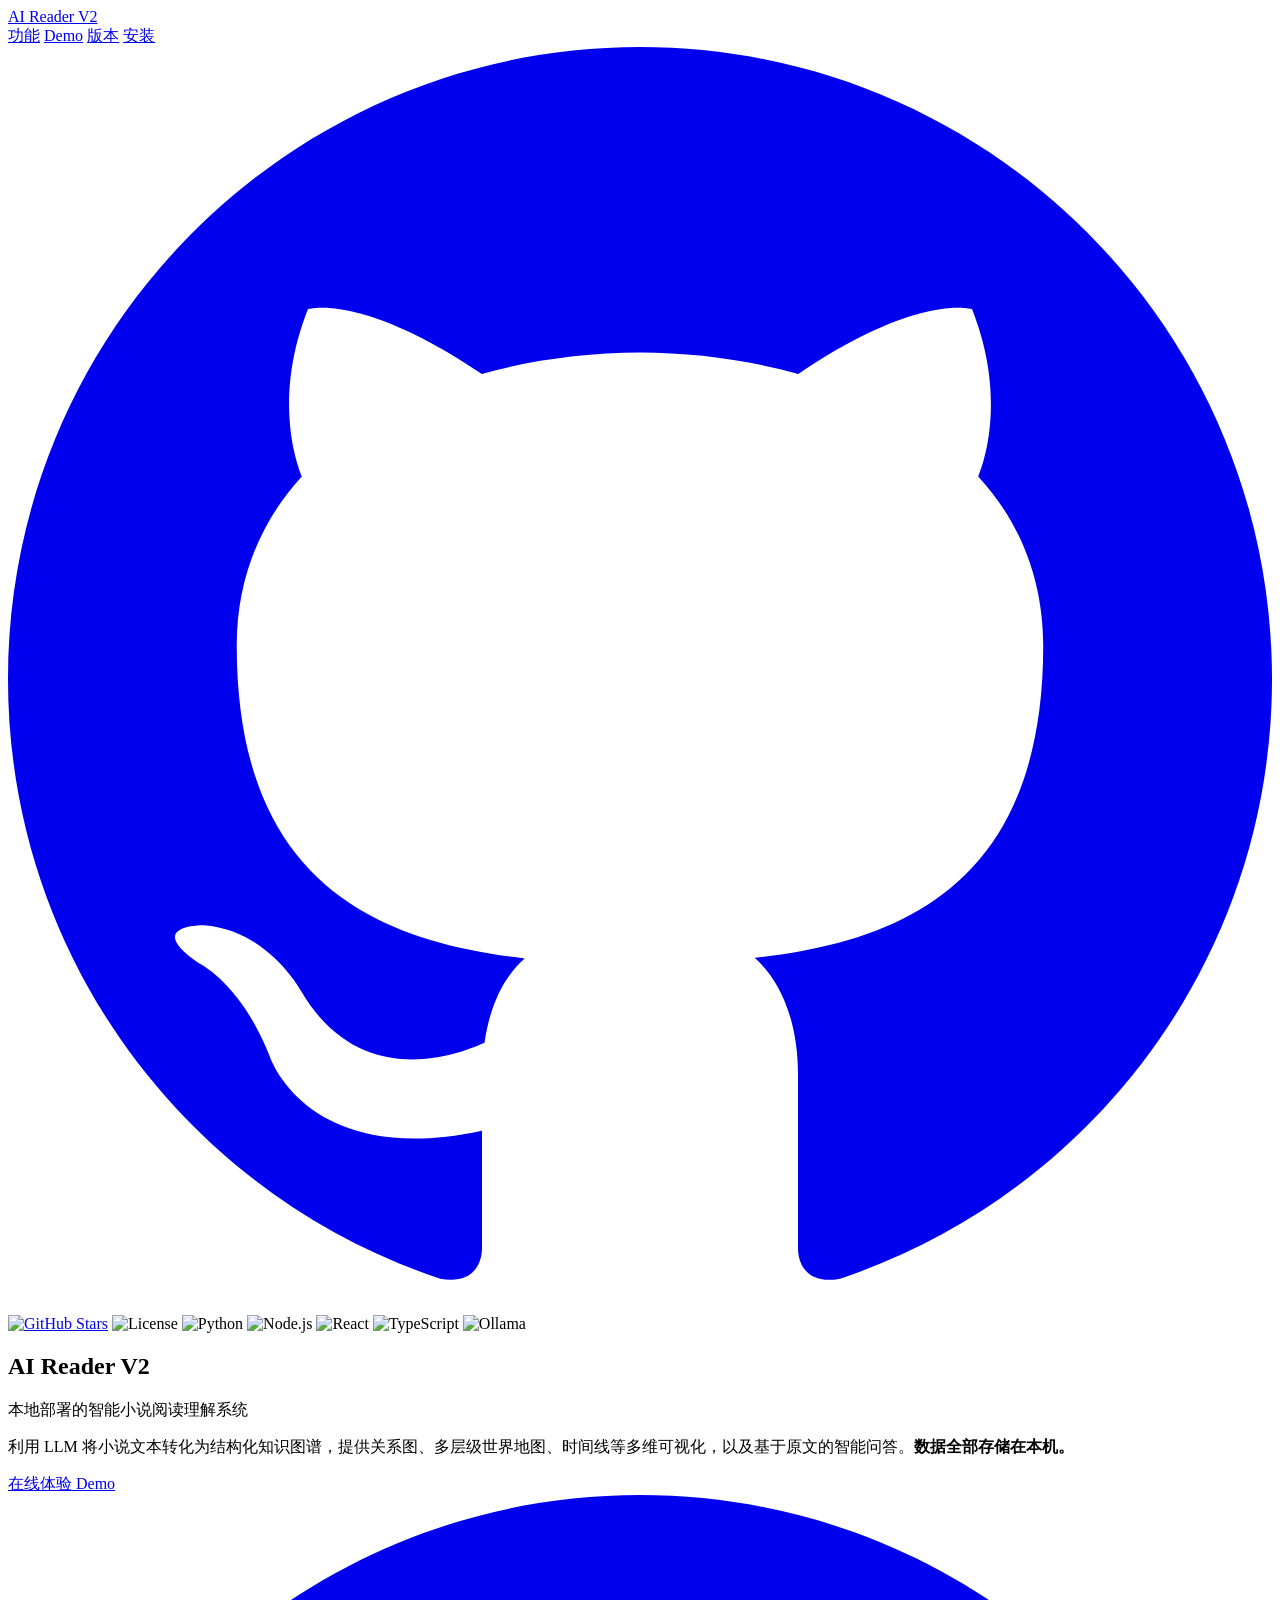
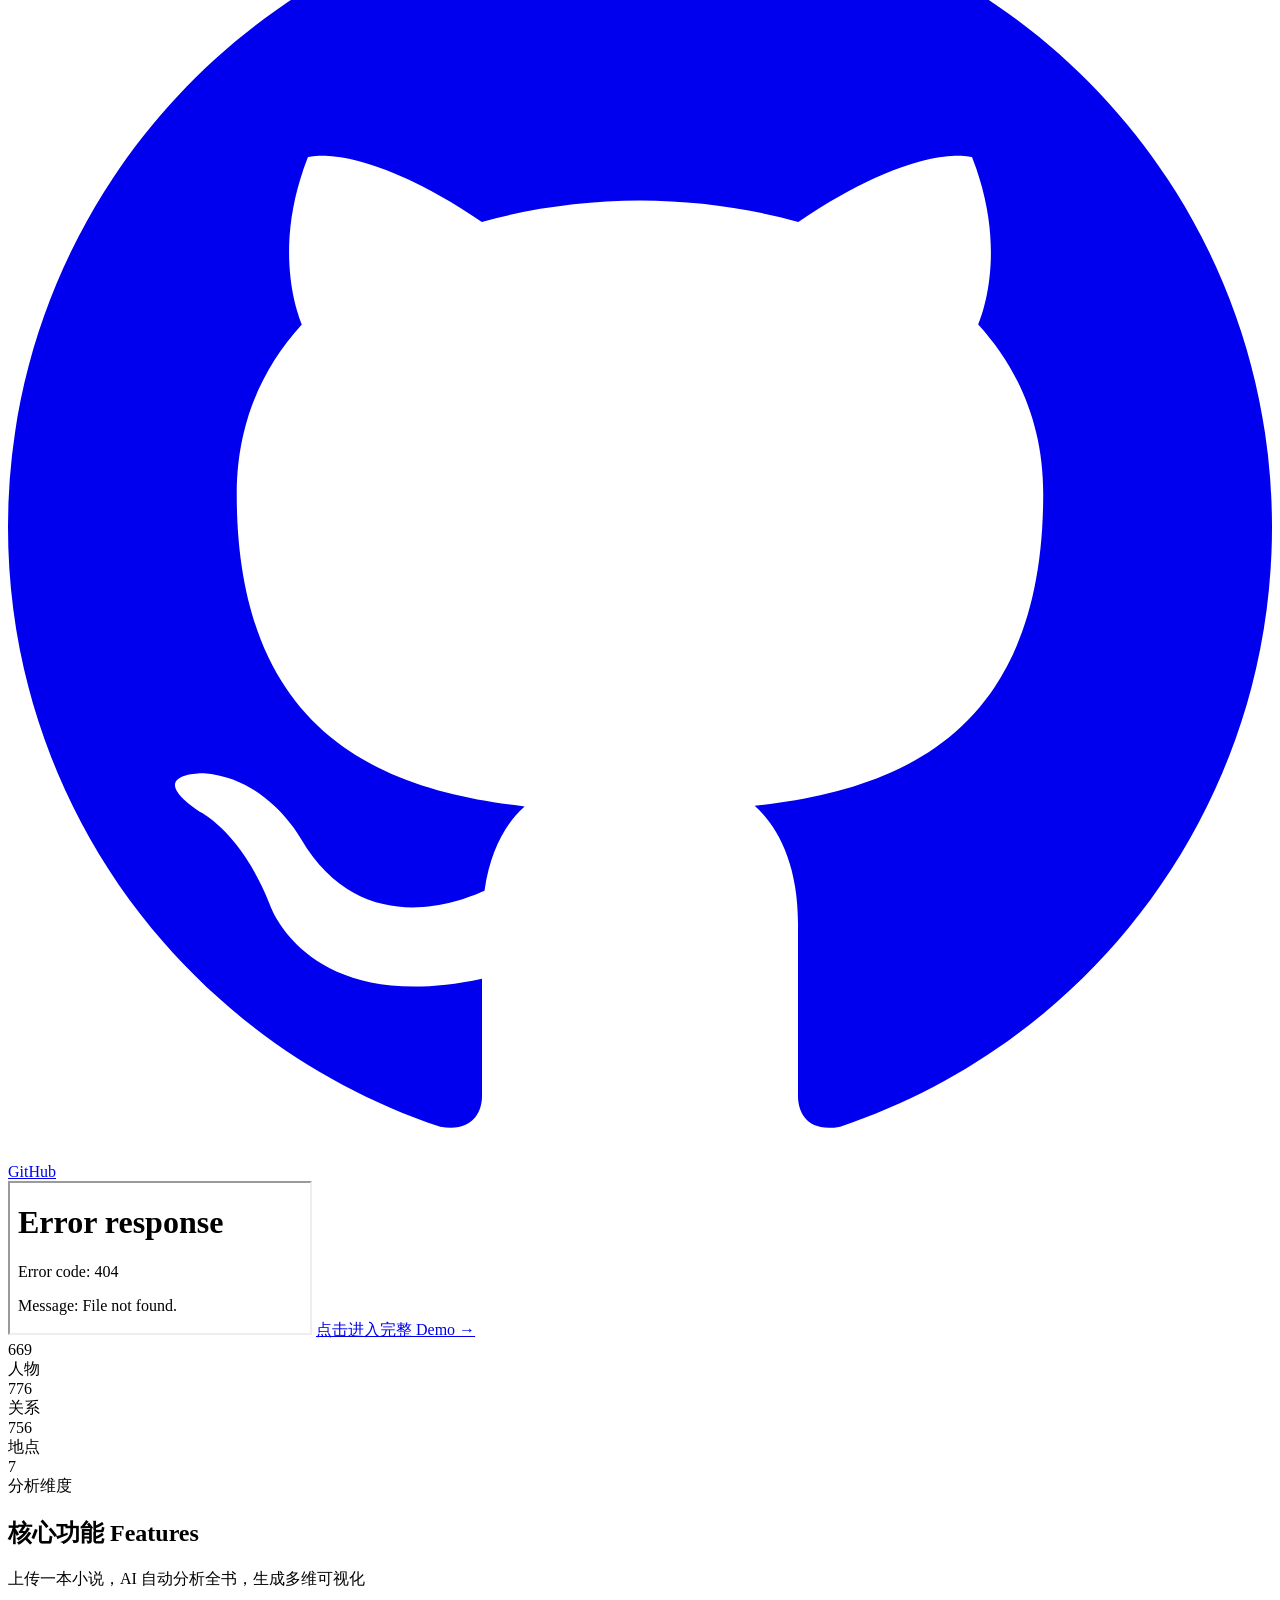
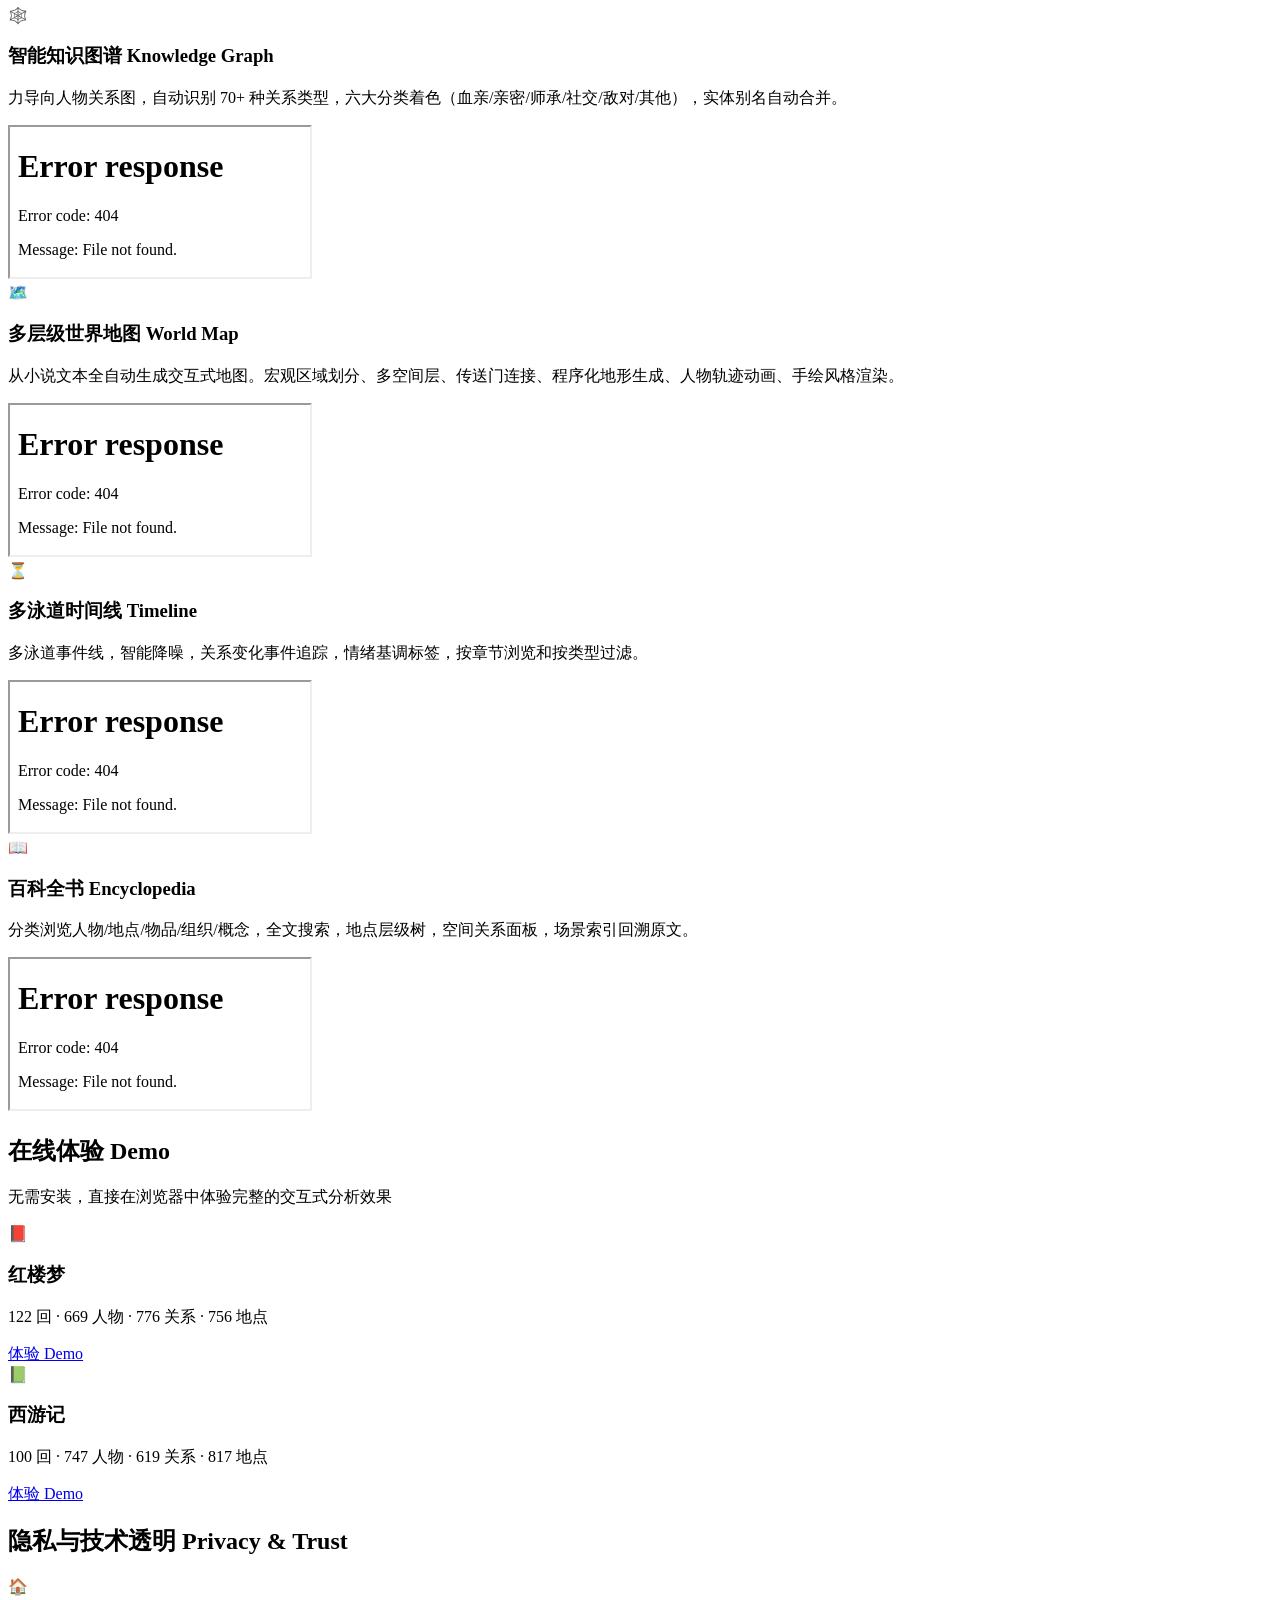
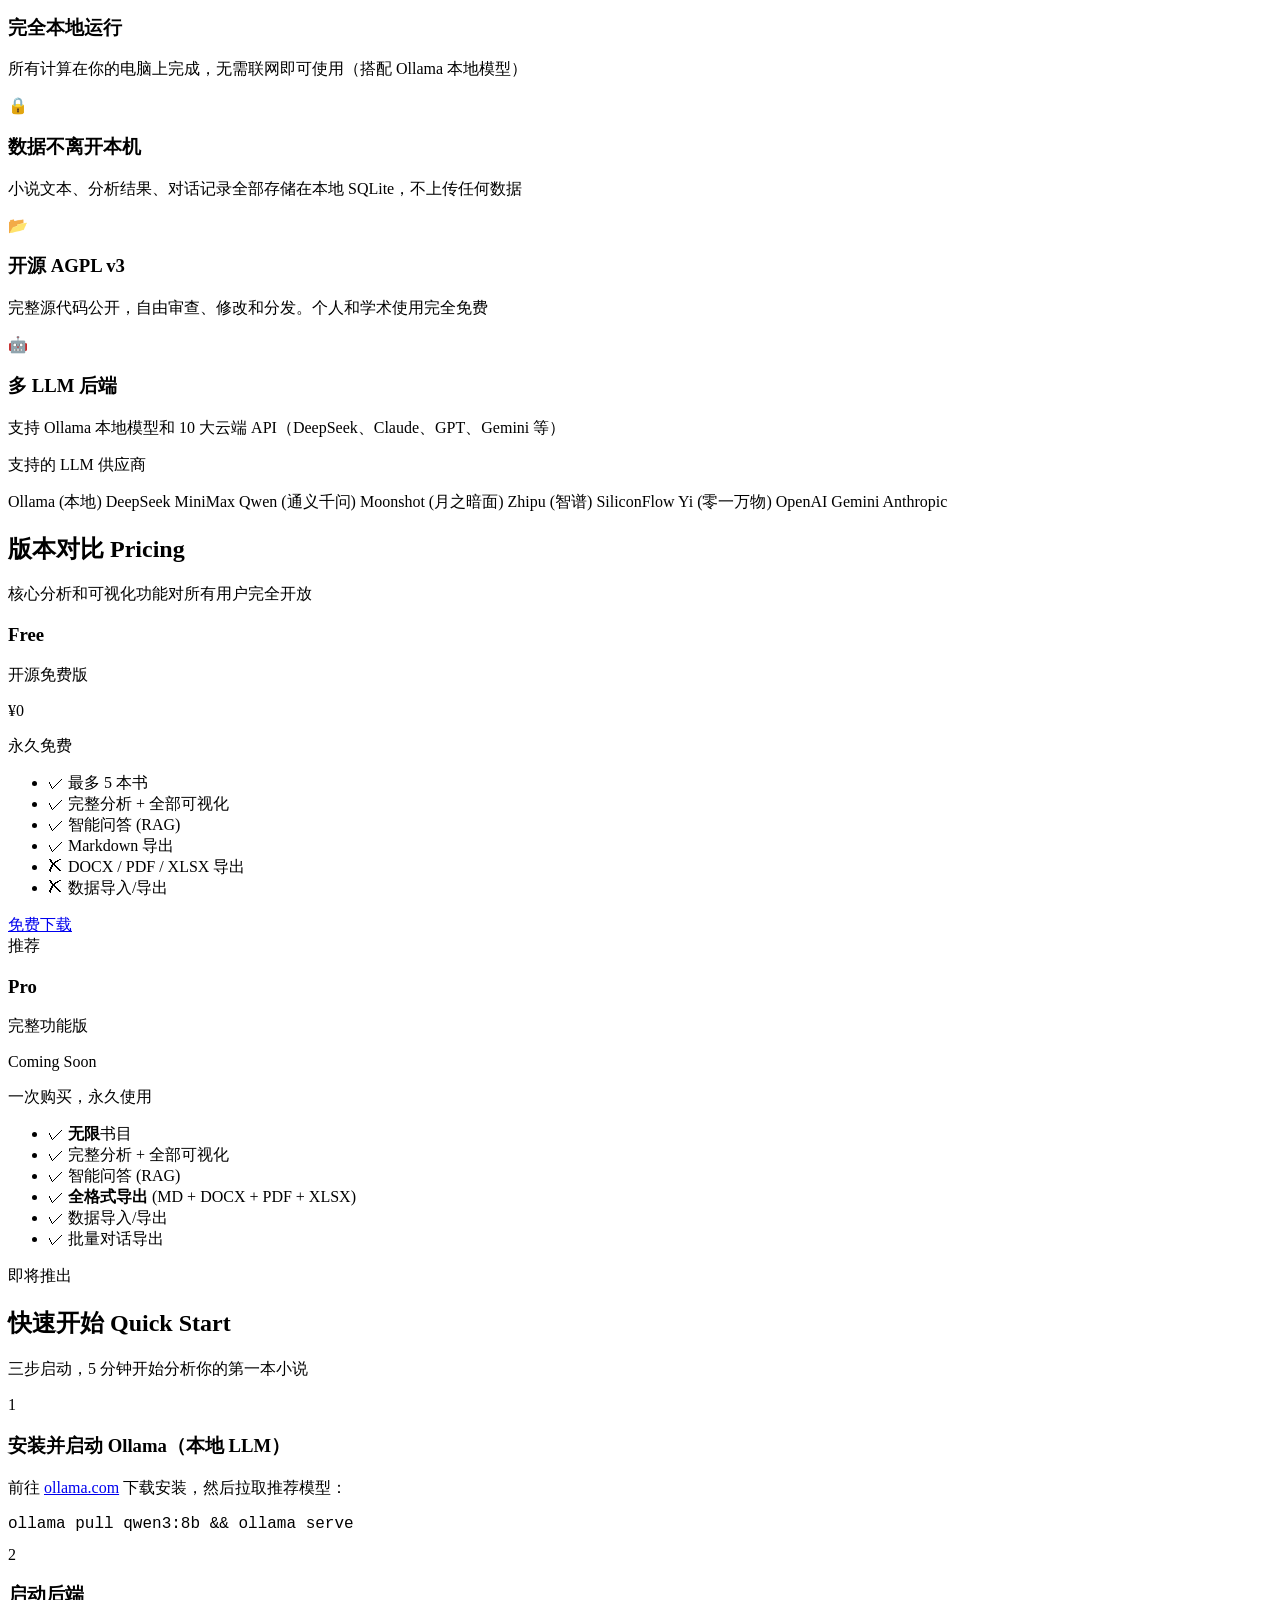
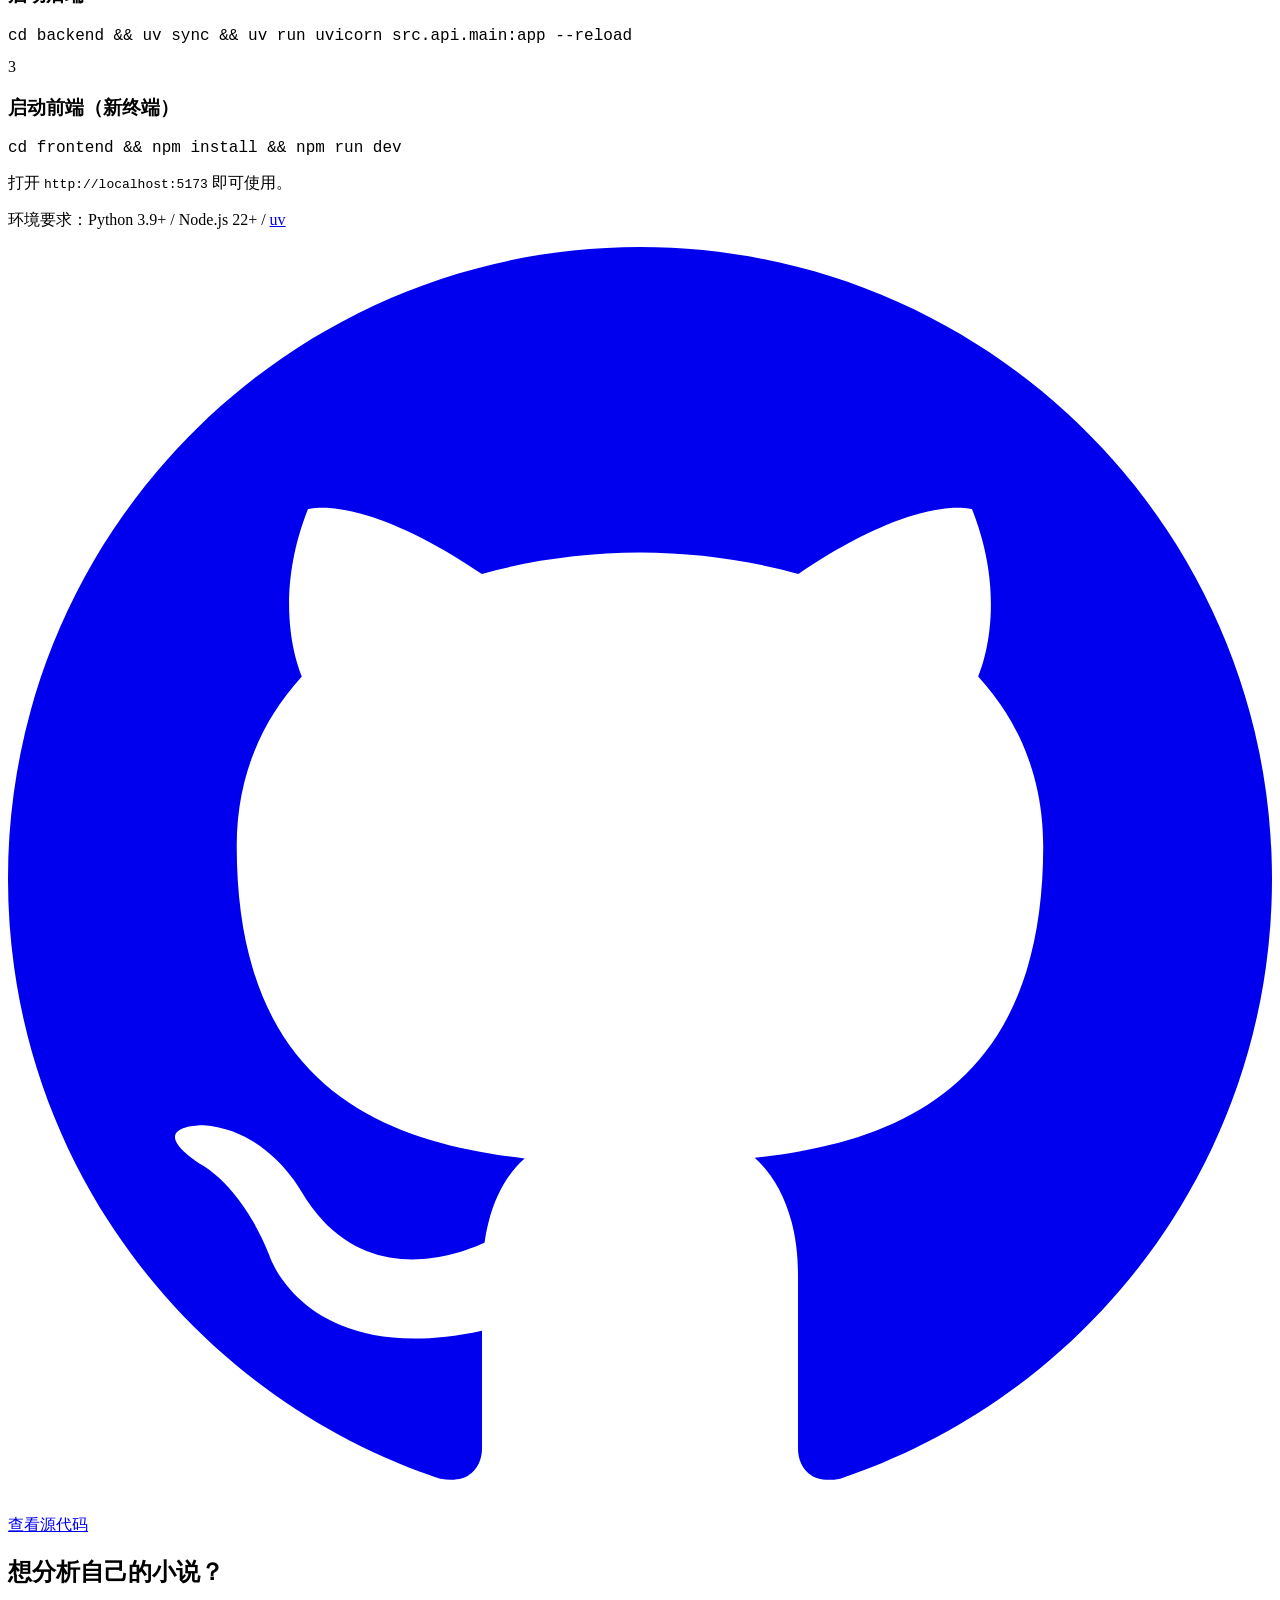
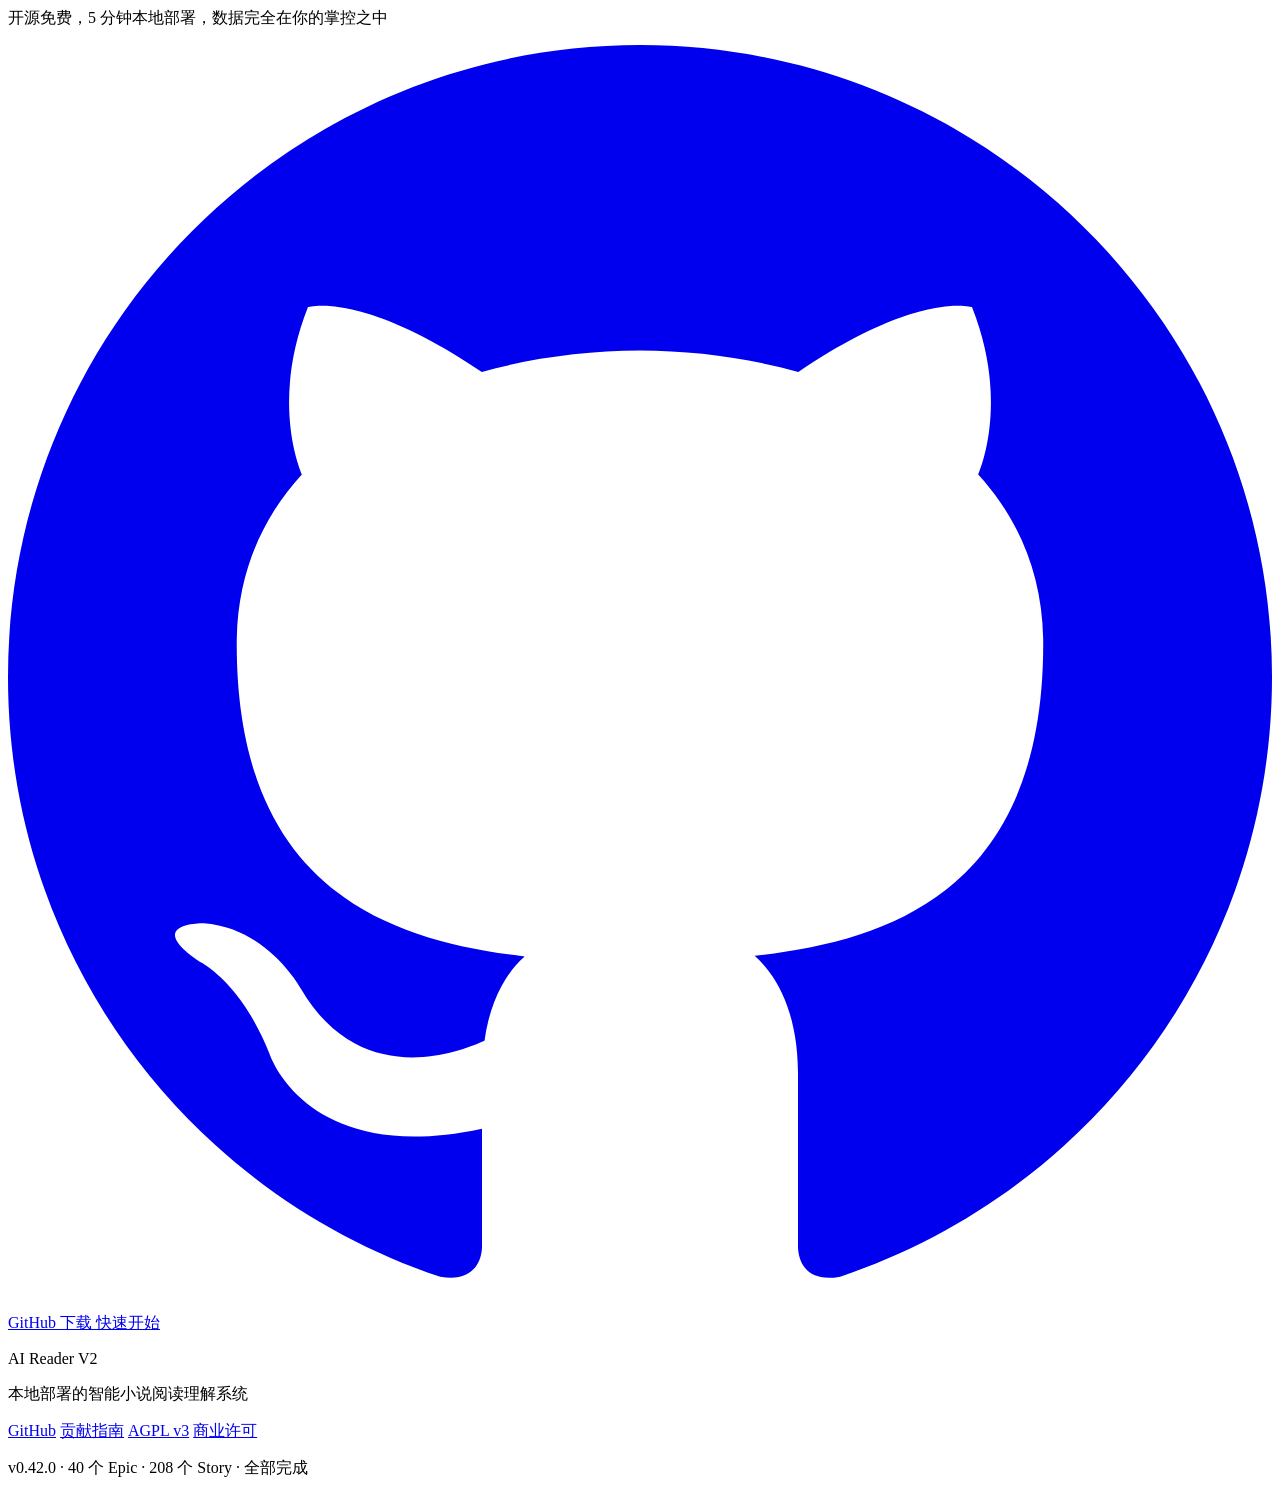
==== commit 856bc463: "feat: Landing Hero 替换为交互式关系图 + Features iframe 预览 - 新增 embed 模式 (?embed=1): DemoLayout 隐藏导航, DemoGra" ====
--- a/landing/index.html
+++ b/landing/index.html
@@ -108,14 +108,24 @@
           </div>
         </div>
 
-        <!-- Screenshot side (65%) -->
+        <!-- Interactive graph (65%) -->
         <div class="w-full lg:w-[65%]">
-          <!-- TODO: 替换为实际功能截图 — 主界面关系图 -->
-          <div class="float-animation rounded-xl border-2 border-dashed border-slate-700 bg-slate-900/50 aspect-video flex items-center justify-center">
-            <div class="text-center text-slate-500">
-              <svg class="w-16 h-16 mx-auto mb-3 opacity-50" fill="none" stroke="currentColor" viewBox="0 0 24 24"><path stroke-linecap="round" stroke-linejoin="round" stroke-width="1.5" d="M2.25 15.75l5.159-5.159a2.25 2.25 0 013.182 0l5.159 5.159m-1.5-1.5l1.409-1.409a2.25 2.25 0 013.182 0l2.909 2.909M3.75 21h16.5A2.25 2.25 0 0022.5 18.75V5.25A2.25 2.25 0 0020.25 3H3.75A2.25 2.25 0 001.5 5.25v13.5A2.25 2.25 0 003.75 21z"/></svg>
-              <p class="text-sm">功能截图 · 待添加</p>
-            </div>
+          <div class="float-animation rounded-xl border border-slate-700/50 overflow-hidden shadow-2xl shadow-blue-500/10 aspect-video relative">
+            <iframe
+              src="/demo/honglou/graph?embed=1"
+              class="w-full h-full border-0"
+              loading="eager"
+              title="红楼梦人物关系图 — 交互式 Demo"
+            ></iframe>
+            <!-- Click overlay — redirects to full demo -->
+            <a
+              href="/demo/honglou/graph"
+              class="absolute inset-0 z-10 flex items-end justify-center pb-4 opacity-0 hover:opacity-100 transition-opacity bg-gradient-to-t from-slate-950/80 via-transparent to-transparent"
+            >
+              <span class="rounded-full bg-blue-500/90 px-4 py-1.5 text-sm font-semibold text-white backdrop-blur">
+                点击进入完整 Demo →
+              </span>
+            </a>
           </div>
         </div>
       </div>
@@ -159,9 +169,8 @@
               <h3 class="text-xl font-semibold text-white">智能知识图谱 Knowledge Graph</h3>
             </div>
             <p class="text-slate-400 mb-4">力导向人物关系图，自动识别 70+ 种关系类型，六大分类着色（血亲/亲密/师承/社交/敌对/其他），实体别名自动合并。</p>
-            <!-- TODO: 替换为实际截图 — 关系图 -->
-            <div class="rounded-lg border-2 border-dashed border-slate-700 bg-slate-800/50 aspect-video flex items-center justify-center">
-              <span class="text-slate-500 text-sm">关系图截图 · 待添加</span>
+            <div class="rounded-lg border border-slate-700/50 overflow-hidden aspect-video">
+              <iframe src="/demo/honglou/graph?embed=1" class="w-full h-full border-0" loading="lazy" title="关系图 Demo"></iframe>
             </div>
           </div>
 
@@ -172,9 +181,8 @@
               <h3 class="text-xl font-semibold text-white">多层级世界地图 World Map</h3>
             </div>
             <p class="text-slate-400 mb-4">从小说文本全自动生成交互式地图。宏观区域划分、多空间层、传送门连接、程序化地形生成、人物轨迹动画、手绘风格渲染。</p>
-            <!-- TODO: 替换为实际截图 — 世界地图 -->
-            <div class="rounded-lg border-2 border-dashed border-slate-700 bg-slate-800/50 aspect-video flex items-center justify-center">
-              <span class="text-slate-500 text-sm">世界地图截图 · 待添加</span>
+            <div class="rounded-lg border border-slate-700/50 overflow-hidden aspect-video">
+              <iframe src="/demo/honglou/map?embed=1" class="w-full h-full border-0" loading="lazy" title="世界地图 Demo"></iframe>
             </div>
           </div>
 
@@ -185,9 +193,8 @@
               <h3 class="text-xl font-semibold text-white">多泳道时间线 Timeline</h3>
             </div>
             <p class="text-slate-400 mb-4">多泳道事件线，智能降噪，关系变化事件追踪，情绪基调标签，按章节浏览和按类型过滤。</p>
-            <!-- TODO: 替换为实际截图 — 时间线 -->
-            <div class="rounded-lg border-2 border-dashed border-slate-700 bg-slate-800/50 aspect-video flex items-center justify-center">
-              <span class="text-slate-500 text-sm">时间线截图 · 待添加</span>
+            <div class="rounded-lg border border-slate-700/50 overflow-hidden aspect-video">
+              <iframe src="/demo/honglou/timeline?embed=1" class="w-full h-full border-0" loading="lazy" title="时间线 Demo"></iframe>
             </div>
           </div>
 
@@ -198,9 +205,8 @@
               <h3 class="text-xl font-semibold text-white">百科全书 Encyclopedia</h3>
             </div>
             <p class="text-slate-400 mb-4">分类浏览人物/地点/物品/组织/概念，全文搜索，地点层级树，空间关系面板，场景索引回溯原文。</p>
-            <!-- TODO: 替换为实际截图 — 百科全书 -->
-            <div class="rounded-lg border-2 border-dashed border-slate-700 bg-slate-800/50 aspect-video flex items-center justify-center">
-              <span class="text-slate-500 text-sm">百科全书截图 · 待添加</span>
+            <div class="rounded-lg border border-slate-700/50 overflow-hidden aspect-video">
+              <iframe src="/demo/honglou/encyclopedia?embed=1" class="w-full h-full border-0" loading="lazy" title="百科全书 Demo"></iframe>
             </div>
           </div>
         </div>
